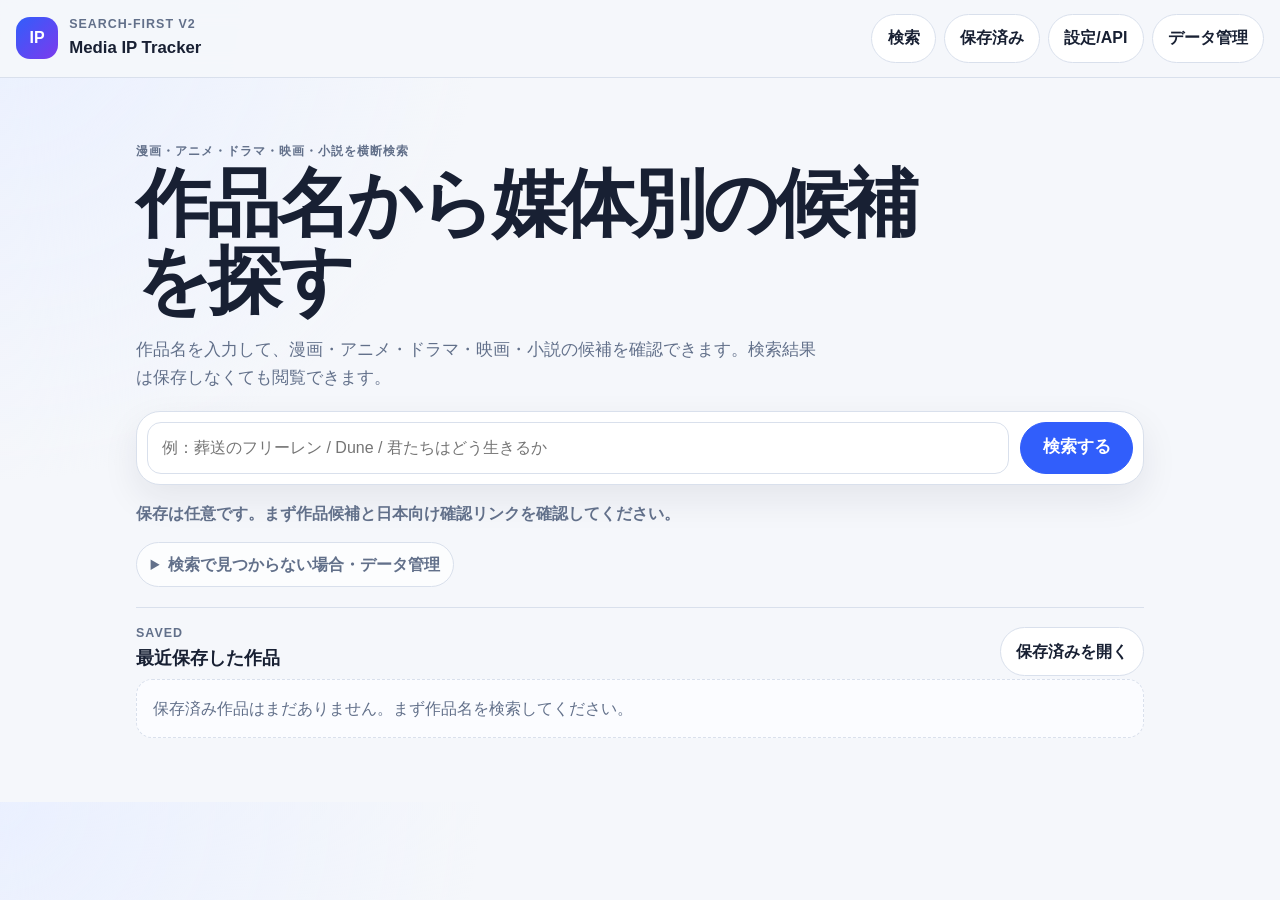
==== docs/index.html @ 28a14cd4 "Improve search result layout" ====
<!doctype html>
<html lang="ja">
<head>
  <meta charset="utf-8">
  <meta name="viewport" content="width=device-width, initial-scale=1">
  <title>Media IP Tracker v2</title>
  <link rel="stylesheet" href="styles.css">
</head>
<body>
  <header class="app-header">
    <a class="brand" href="#home" data-route="home" aria-label="検索トップへ">
      <span class="brand-mark">IP</span>
      <span><span class="eyebrow">Search-first v2</span><strong>Media IP Tracker</strong></span>
    </a>
    <nav class="top-actions" aria-label="画面切り替え">
      <button data-route="home">検索</button>
      <button data-route="saved">保存済み</button>
      <button data-route="settings">設定/API</button>
      <button data-route="data">データ管理</button>
    </nav>
  </header>

  <main>
    <section id="homeView" class="view active hero" aria-labelledby="homeTitle">
      <p class="eyebrow">漫画・アニメ・ドラマ・映画・小説を横断検索</p>
      <h1 id="homeTitle">作品名から媒体別の候補を探す</h1>
      <p class="lead">作品名を入力して、漫画・アニメ・ドラマ・映画・小説の候補を確認できます。検索結果は保存しなくても閲覧できます。</p>
      <form id="searchForm" class="search-box" aria-describedby="homeSearchHint">
        <label class="sr-only" for="queryInput">作品名</label>
        <input id="queryInput" type="search" required placeholder="例：葬送のフリーレン / Dune / 君たちはどう生きるか" autocomplete="off">
        <button class="primary search-submit" type="submit">検索する</button>
      </form>
      <p id="homeSearchHint" class="search-hint">保存は任意です。まず作品候補と日本向け確認リンクを確認してください。</p>
      <details class="secondary-tools">
        <summary>検索で見つからない場合・データ管理</summary>
        <div class="notice-grid compact">
          <div class="panel"><h2>無料で使える検索元</h2><p>AniList、Google Books、Wikidataはキーなしで利用できます。</p></div>
          <div class="panel"><h2>TMDbは任意</h2><p>映画・ドラマ検索を強化する場合のみ、設定画面でRead Access Tokenを保存します。</p></div>
          <div class="panel"><h2>補助操作</h2><p><button id="homeManualAddBtn" type="button">手動で補助保存</button> <button data-route="data" type="button">データ管理</button></p></div>
        </div>
      </details>
      <section class="saved-preview" aria-labelledby="homeSavedTitle">
        <div class="section-head compact-head"><div><p class="eyebrow">Saved</p><h2 id="homeSavedTitle">最近保存した作品</h2></div><button data-route="saved" type="button">保存済みを開く</button></div>
        <div id="homeSavedPreview" class="mini-list"></div>
      </section>
    </section>

    <section id="resultsView" class="view" aria-live="polite">
      <div class="result-hero">
        <p class="eyebrow">検索結果</p>
        <h1 id="resultTitle">作品名</h1>
        <div class="result-title-row"><p id="resultSummary" class="lead"></p><button id="resultFavoriteBtn" class="favorite-btn" type="button">☆ 作品をお気に入り</button></div>
      </div>
      <nav id="toc" class="toc" aria-label="検索結果の目次"></nav>
      <div id="searchStatus" class="message" role="status"></div>
      <div id="resultsContent" class="stack"></div>
    </section>

    <section id="savedView" class="view" aria-labelledby="savedTitle">
      <div class="section-head"><div><p class="eyebrow">Library</p><h1 id="savedTitle">保存済み作品IP</h1></div><button id="manualAddBtn">検索で見つからない場合はこちら</button></div>
      <label class="filter-line"><input id="favoriteOnlyFilter" type="checkbox"> お気に入りのみ表示</label>
      <div id="savedList" class="card-grid"></div>
    </section>

    <section id="detailView" class="view" aria-labelledby="detailTitle">
      <button class="backBtn" data-route="saved">← 保存済みに戻る</button>
      <div id="detailContent"></div>
    </section>

    <section id="settingsView" class="view" aria-labelledby="settingsTitle">
      <p class="eyebrow">Settings</p>
      <h1 id="settingsTitle">設定 / APIキー管理</h1>
      <div class="panel stack">
        <p>TMDb Read Access Tokenはコードに直書きせず、このブラウザのlocalStorageに保存します。未設定でもAniList / Google Books / Wikidata検索は利用できます。</p>
        <label>TMDb Read Access Token<input id="tmdbTokenInput" type="password" placeholder="eyJhbGciOiJIUzI1NiJ9..." autocomplete="off"></label>
        <div class="button-row"><button id="saveTokenBtn" class="primary">保存</button><button id="clearTokenBtn">削除</button></div>
        <p id="settingsMessage" class="message" role="status"></p>
      </div>
    </section>

    <section id="dataView" class="view" aria-labelledby="dataTitle">
      <p class="eyebrow">Data</p>
      <h1 id="dataTitle">データ管理</h1>
      <div class="panel stack">
        <p>作品データはこのブラウザ内に保存されます。JSONでバックアップ/復元できます。</p>
        <div class="button-row"><button id="exportBtn" class="primary">JSONエクスポート</button><button id="clearSavedBtn" class="danger">保存済みを全削除</button></div>
        <label>JSONインポート<textarea id="importText" rows="8" placeholder="エクスポートしたJSONを貼り付け"></textarea></label>
        <button id="importBtn">インポート</button>
        <p id="dataMessage" class="message" role="status"></p>
      </div>
    </section>
  </main>

  <dialog id="manualDialog">
    <form method="dialog" id="manualForm" class="editor-form">
      <h2>検索で見つからない作品を手動保存</h2>
      <label>作品名<input name="title" required></label>
      <label>媒体<select name="media"><option>漫画</option><option>アニメ</option><option>ドラマ</option><option>映画</option><option>小説</option></select></label>
      <label>メモ<textarea name="memo" rows="4"></textarea></label>
      <div class="button-row"><button value="cancel">キャンセル</button><button class="primary" value="save">保存</button></div>
    </form>
  </dialog>

  <script src="app.js"></script>
</body>
</html>
---- docs/styles.css ----
:root{--bg:#f5f7fb;--card:#fff;--text:#182033;--muted:#62708a;--line:#d9e0ec;--primary:#315efb;--primary-dark:#2449c7;--accent:#00a884;--danger:#d92d20;--chip:#eef3ff;--shadow:0 14px 36px rgba(20,31,56,.08)}*{box-sizing:border-box}html{scroll-behavior:smooth}body{margin:0;background:radial-gradient(circle at top left,#eaf0ff,transparent 30rem),var(--bg);color:var(--text);font-family:-apple-system,BlinkMacSystemFont,"Segoe UI",sans-serif;line-height:1.6;overflow-x:hidden}a{color:var(--primary)}.app-header{position:sticky;top:0;z-index:5;display:flex;align-items:center;justify-content:space-between;gap:1rem;padding:.85rem 1rem;background:rgba(245,247,251,.94);border-bottom:1px solid var(--line);backdrop-filter:blur(12px)}.brand{display:flex;align-items:center;gap:.7rem;color:var(--text);text-decoration:none;min-width:0}.brand-mark{display:grid;place-items:center;width:42px;height:42px;border-radius:14px;background:linear-gradient(135deg,var(--primary),#7c3aed);color:#fff;font-weight:900}.brand strong{display:block;font-size:1.05rem}.eyebrow{display:block;margin:0;color:var(--muted);font-size:.78rem;font-weight:800;letter-spacing:.08em;text-transform:uppercase}.top-actions,.button-row{display:flex;gap:.5rem;flex-wrap:wrap}main{width:min(1120px,100%);margin:0 auto;padding:1rem}.view{display:none}.view.active{display:block}.hero,.result-hero{padding:clamp(1.2rem,4vw,3rem) 0}.hero h1,.result-hero h1{max-width:820px;margin:.2rem 0 .8rem;font-size:clamp(2rem,7vw,4.6rem);line-height:1.05;letter-spacing:-.05em}.lead{max-width:780px;color:var(--muted);font-size:1.08rem}.search-box{display:grid;grid-template-columns:1fr auto;gap:.7rem;margin:1.2rem 0 1.5rem;padding:.6rem;background:var(--card);border:1px solid var(--line);border-radius:24px;box-shadow:var(--shadow)}input,select,textarea{width:100%;min-width:0;border:1px solid var(--line);border-radius:14px;padding:.78rem .9rem;background:#fff;color:var(--text);font:inherit}label{display:grid;gap:.35rem;font-weight:800}button,.link-button{border:1px solid var(--line);border-radius:999px;background:#fff;color:var(--text);padding:.68rem .95rem;font:inherit;font-weight:800;text-decoration:none;cursor:pointer;display:inline-flex;align-items:center;justify-content:center;gap:.3rem;min-height:42px}button:hover,.link-button:hover{border-color:var(--primary);color:var(--primary)}.primary{background:var(--primary);border-color:var(--primary);color:#fff}.primary:hover{background:var(--primary-dark);color:#fff}.danger{border-color:#f4b5b0;color:var(--danger)}.panel,.card,.mini-card{background:var(--card);border:1px solid var(--line);border-radius:22px;padding:1rem;box-shadow:var(--shadow);min-width:0}.notice-grid,.card-grid{display:grid;grid-template-columns:repeat(auto-fit,minmax(250px,1fr));gap:1rem}.card-grid.small{grid-template-columns:repeat(auto-fit,minmax(210px,1fr))}.stack{display:grid;gap:1rem}.section-head{display:flex;align-items:center;justify-content:space-between;gap:1rem}.toc{position:sticky;top:74px;z-index:4;display:flex;gap:.45rem;overflow-x:auto;padding:.6rem;margin:0 0 1rem;background:rgba(255,255,255,.95);border:1px solid var(--line);border-radius:999px;box-shadow:var(--shadow)}.toc a{white-space:nowrap;text-decoration:none;border:1px solid var(--line);border-radius:999px;padding:.45rem .7rem;background:#fff;color:var(--text);font-weight:800}.toc a:hover{color:var(--primary);border-color:var(--primary)}h1,h2,h3{line-height:1.22;margin:.15rem 0 .6rem}p{overflow-wrap:anywhere}.card-title{display:flex;align-items:flex-start;justify-content:space-between;gap:.5rem}.muted{color:var(--muted)}.chips{display:flex;gap:.4rem;flex-wrap:wrap;margin:.6rem 0}.chip,.count{display:inline-flex;border-radius:999px;background:var(--chip);padding:.22rem .58rem;font-size:.8rem;font-weight:800;color:#34415c}.search-links{display:grid;grid-template-columns:repeat(auto-fit,minmax(165px,1fr));gap:.5rem;margin-top:.7rem}.search-links.single{width:100%;margin-top:1rem}.mini-list{display:grid;gap:.55rem}.mini-item{display:flex;justify-content:space-between;gap:.8rem;border-left:4px solid var(--primary);border-radius:12px;background:#f8faff;padding:.7rem;overflow-wrap:anywhere}.empty{width:100%;padding:1rem;color:var(--muted);border:1px dashed var(--line);border-radius:16px;background:#fbfcff}.message{min-height:1.5rem;color:var(--accent);font-weight:800}.editor-form{display:grid;gap:.85rem}.backBtn{margin-bottom:1rem}.sr-only{position:absolute;width:1px;height:1px;padding:0;margin:-1px;overflow:hidden;clip:rect(0,0,0,0);white-space:nowrap;border:0}dialog{width:min(560px,calc(100% - 1rem));border:0;border-radius:24px;padding:1rem;box-shadow:0 20px 70px rgba(0,0,0,.25)}dialog::backdrop{background:rgba(13,20,36,.45)}
@media(max-width:700px){.app-header{align-items:flex-start;flex-direction:column}.top-actions{display:grid;grid-template-columns:1fr 1fr;width:100%}.search-box{grid-template-columns:1fr;border-radius:20px}.section-head{align-items:flex-start;flex-direction:column}.toc{top:126px;border-radius:18px}.notice-grid,.card-grid,.card-grid.small{grid-template-columns:1fr}main{padding:.75rem}.hero h1,.result-hero h1{font-size:clamp(2rem,12vw,3rem)}}
@media(max-width:390px){.app-header{padding:.7rem}.brand-mark{width:36px;height:36px}.top-actions{grid-template-columns:1fr}.top-actions button,button,.link-button{width:100%;white-space:normal}.button-row{display:grid;grid-template-columns:1fr;width:100%}main{padding:.6rem}.panel,.card,.mini-card{padding:.85rem;border-radius:18px}.toc{top:176px}.toc a{font-size:.88rem}.search-links{grid-template-columns:1fr}.mini-item{display:grid}.hero,.result-hero{padding:1rem 0}.lead{font-size:1rem}}
.result-title-row{display:flex;align-items:center;justify-content:space-between;gap:1rem;flex-wrap:wrap}.favorite-btn{border-color:#f7c948;color:#8a5a00;background:#fffaf0}.favorite-btn.active{background:#f7c948;color:#352400;border-color:#f7c948}.filter-line{display:flex;align-items:center;gap:.5rem;width:fit-content;margin:0 0 1rem}.filter-line input{width:auto}.status-control{margin:.75rem 0;font-weight:800}.status-control select{margin-top:.25rem}.media-list{display:grid;gap:1rem}.media-card{border:1px solid var(--line);border-radius:18px;padding:1rem;background:#fff;min-width:0}
@media(max-width:390px){.result-title-row{display:grid;grid-template-columns:1fr}.favorite-btn,.status-control select{width:100%}.filter-line{width:100%;align-items:flex-start}.media-card{padding:.85rem}}
.search-submit{font-size:1.05rem;padding-inline:1.35rem}.search-hint{margin:-.5rem 0 1rem;color:var(--muted);font-weight:800}.secondary-tools{margin:1rem 0;color:var(--muted)}.secondary-tools summary{cursor:pointer;width:fit-content;border:1px solid var(--line);border-radius:999px;background:rgba(255,255,255,.72);padding:.55rem .85rem;font-weight:800}.secondary-tools[open] summary{margin-bottom:.8rem}.notice-grid.compact{grid-template-columns:repeat(auto-fit,minmax(220px,1fr))}.saved-preview{margin-top:1.25rem;padding-top:1rem;border-top:1px solid var(--line)}.compact-head h2{font-size:1.15rem}.save-button{background:#fff;border-color:var(--line);color:var(--primary)}.save-button:hover{background:#eef3ff}.save-note{font-size:.92rem}.card details{margin-top:.75rem}.card summary{cursor:pointer;font-weight:800;color:var(--muted)}
@media(max-width:390px){.search-submit{font-size:1rem}.secondary-tools summary{width:100%;text-align:center}.saved-preview{margin-top:1rem}.compact-head{gap:.5rem}.search-hint{font-size:.94rem}}
.judgement-summary{border-color:#b8c7ff;background:linear-gradient(180deg,#fff,#f8faff)}.summary-grid{display:grid;grid-template-columns:repeat(auto-fit,minmax(180px,1fr));gap:.75rem;margin:1rem 0}.summary-grid>div{padding:.8rem;border:1px solid var(--line);border-radius:16px;background:#fff}.summary-grid strong{display:block;color:var(--muted);font-size:.82rem}.summary-grid p{margin:.25rem 0 0;font-weight:800}.media-expansion{display:grid;grid-template-columns:repeat(5,1fr);gap:.55rem;margin:1rem 0}.media-pill{display:grid;gap:.15rem;padding:.75rem;border:1px dashed var(--line);border-radius:16px;background:#fbfcff}.media-pill.found{border-style:solid;border-color:#a7f3d0;background:#ecfdf5}.media-pill span{color:var(--muted);font-size:.88rem}.best-candidate,.zero-guidance{margin-top:1rem;padding:1rem;border-radius:18px;background:#eef3ff;border:1px solid #cdd8ff}.zero-guidance .subtle{margin-top:1rem}.candidate-meta{display:grid;grid-template-columns:repeat(3,1fr);gap:.5rem;margin:.7rem 0}.candidate-meta div{padding:.6rem;border-radius:14px;background:#f8faff}.candidate-meta dt{color:var(--muted);font-size:.8rem;font-weight:800}.candidate-meta dd{margin:0;font-weight:800}.duplicate-note{display:inline-flex;width:fit-content;margin:.2rem 0 .5rem;padding:.25rem .6rem;border-radius:999px;background:#fff7ed;color:#9a3412;font-weight:800;font-size:.85rem}.save-area{margin-top:.8rem;padding-top:.8rem;border-top:1px dashed var(--line)}
@media(max-width:700px){.media-expansion{grid-template-columns:repeat(2,1fr)}.candidate-meta{grid-template-columns:1fr}.summary-grid{grid-template-columns:1fr}}
@media(max-width:390px){.media-expansion{grid-template-columns:1fr}.best-candidate,.zero-guidance{padding:.85rem}.summary-grid>div{padding:.7rem}}
.source-links{display:flex;flex-wrap:wrap;gap:.45rem;margin-top:.6rem}.source-link{display:inline-flex;border:1px solid var(--line);border-radius:999px;padding:.38rem .65rem;color:var(--muted);background:#fff;text-decoration:none;font-size:.88rem;font-weight:800}.source-link:hover{color:var(--primary);border-color:var(--primary)}
@media(max-width:390px){.source-links{display:grid;grid-template-columns:1fr}.source-link{justify-content:center;white-space:normal}}
/* Search result layout refinements */
main{width:min(1040px,100%)}.lead{max-width:680px}.summary-card{display:grid;gap:1rem}.summary-chips{display:flex;flex-wrap:wrap;gap:.35rem;align-items:center}.subtle-chip,.muted-chips .chip{background:#f4f6fa;color:var(--muted);border:1px solid var(--line)}.best-candidate{display:grid;gap:.65rem;background:#f7f9ff;border-color:#cdd8ff}.best-candidate h3{font-size:1.45rem}.candidate-description{margin:.45rem 0;color:#253047}.confirm-links{display:grid;grid-template-columns:repeat(auto-fit,minmax(150px,1fr));gap:.5rem;margin-top:.7rem}.confirm-links.secondary{grid-template-columns:repeat(auto-fit,minmax(145px,1fr));margin-top:.55rem}.more-links,.source-details{margin-top:.75rem}.more-links summary,.source-details summary{cursor:pointer;width:fit-content;border:1px solid var(--line);border-radius:999px;background:#fff;padding:.5rem .8rem;color:var(--muted);font-weight:800}.more-links[open] summary,.source-details[open] summary{margin-bottom:.55rem}.source-details .source-link{background:#fbfcff}.media-pill{min-height:72px}.media-pill:not(.found){opacity:.78}.zero-guidance{background:#fff;border-style:dashed}.zero-guidance h3{color:var(--text)}.save-area{display:flex;align-items:center;gap:.75rem;flex-wrap:wrap}.save-area .save-note,.save-area .status-control{margin:.2rem 0}.card .confirm-links + .more-links{margin-bottom:.35rem}
@media(min-width:900px){.card-grid{grid-template-columns:repeat(2,minmax(0,1fr))}.summary-grid{grid-template-columns:repeat(3,minmax(0,1fr))}}
@media(max-width:700px){.confirm-links,.confirm-links.secondary{grid-template-columns:1fr}.save-area{display:grid;grid-template-columns:1fr}.more-links summary,.source-details summary{width:100%;text-align:center}.summary-card{gap:.85rem}}
@media(max-width:390px){.confirm-links .link-button{min-height:46px;padding:.7rem .75rem}.best-candidate h3{font-size:1.22rem}.summary-chips{display:grid;grid-template-columns:1fr}.media-pill{min-height:auto}.candidate-description{font-size:.95rem}}
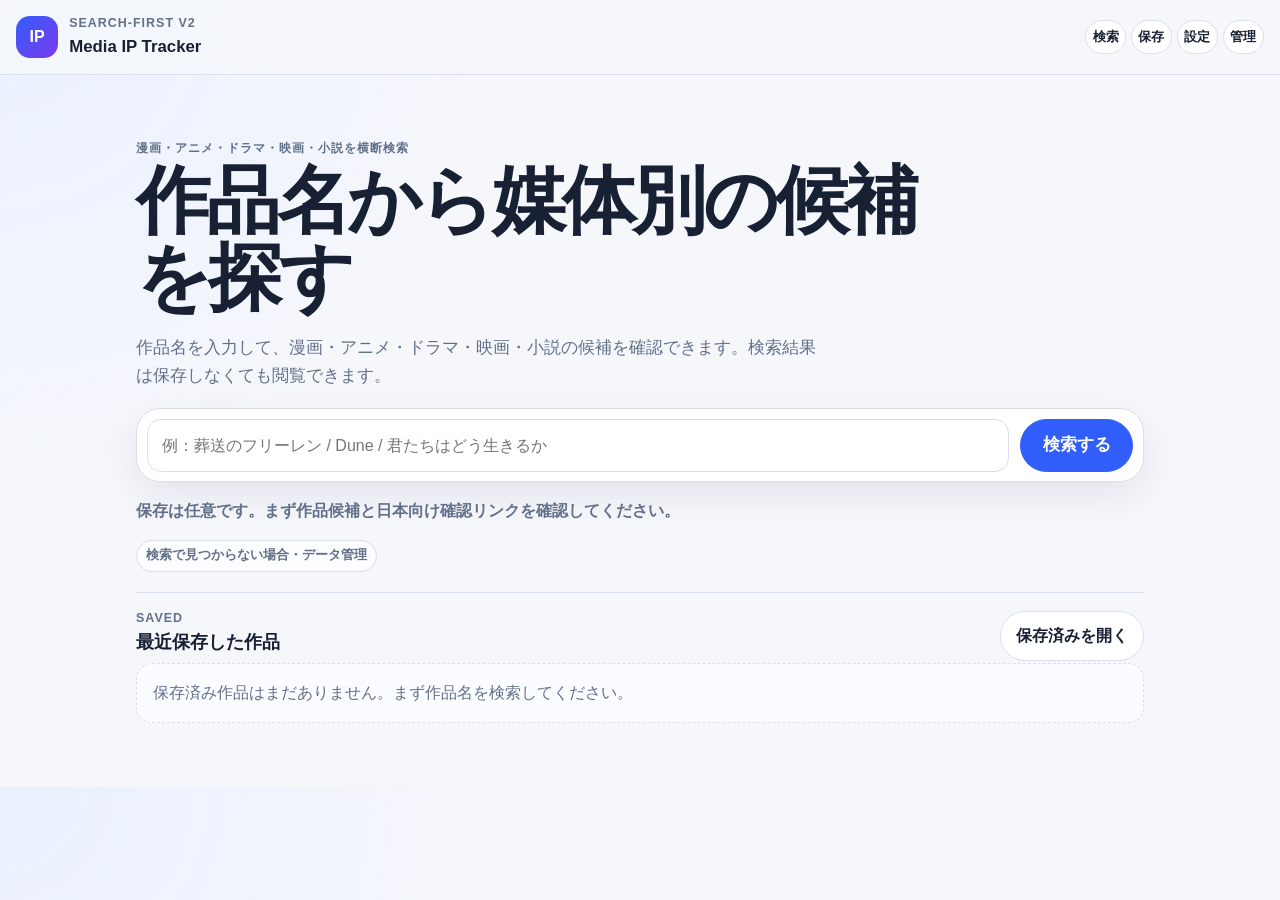
==== commit ee2620dc: "Tighten action button labels" ====
--- a/docs/index.html
+++ b/docs/index.html
@@ -13,10 +13,10 @@
       <span><span class="eyebrow">Search-first v2</span><strong>Media IP Tracker</strong></span>
     </a>
     <nav class="top-actions" aria-label="画面切り替え">
-      <button data-route="home">検索</button>
-      <button data-route="saved">保存済み</button>
-      <button data-route="settings">設定/API</button>
-      <button data-route="data">データ管理</button>
+      <button data-route="home" title="検索" aria-label="検索">検索</button>
+      <button data-route="saved" title="保存済み" aria-label="保存済み">保存</button>
+      <button data-route="settings" title="設定/API" aria-label="設定/API">設定</button>
+      <button data-route="data" title="データ管理" aria-label="データ管理">管理</button>
     </nav>
   </header>
 
--- a/docs/styles.css
+++ b/docs/styles.css
@@ -15,3 +15,105 @@
 @media(min-width:900px){.card-grid{grid-template-columns:repeat(2,minmax(0,1fr))}.summary-grid{grid-template-columns:repeat(3,minmax(0,1fr))}}
 @media(max-width:700px){.confirm-links,.confirm-links.secondary{grid-template-columns:1fr}.save-area{display:grid;grid-template-columns:1fr}.more-links summary,.source-details summary{width:100%;text-align:center}.summary-card{gap:.85rem}}
 @media(max-width:390px){.confirm-links .link-button{min-height:46px;padding:.7rem .75rem}.best-candidate h3{font-size:1.22rem}.summary-chips{display:grid;grid-template-columns:1fr}.media-pill{min-height:auto}.candidate-description{font-size:.95rem}}
+.more-candidates{margin-top:1rem}.more-candidates summary{cursor:pointer;width:fit-content;border:1px solid var(--line);border-radius:999px;background:#fff;padding:.55rem .85rem;color:var(--muted);font-weight:800}.more-candidates[open] summary{margin-bottom:.75rem}.source-summary{margin:.65rem 0 0;padding-left:1.2rem;color:var(--muted);font-weight:800}.mini-card p{overflow-wrap:anywhere}
+@media(max-width:700px){.more-candidates summary{width:100%;text-align:center}}
+
+/* Mobile usability pass for v2 search-first screens */
+img,input,button,select,textarea{max-width:100%}button,.link-button,summary{touch-action:manipulation}h1,h2,h3,p,span,a,button,summary,dd,dt,li{overflow-wrap:anywhere}.brand>span:last-child{min-width:0}.brand strong,.brand .eyebrow{overflow-wrap:normal}.top-actions button{min-width:7.2rem}.card-title h1,.card-title h2,.card-title h3{min-width:0}.chip,.count,.source-link{max-width:100%;white-space:normal;text-align:center}.search-box input{min-height:48px;font-size:1rem}.search-submit{min-height:48px}.confirm-links .link-button,.search-links .link-button{min-height:46px;line-height:1.25}.card summary,.more-links summary,.source-details summary,.more-candidates summary,.secondary-tools summary{min-height:44px;display:inline-flex;align-items:center;justify-content:center;line-height:1.25}.source-summary{padding-right:.25rem}.genre-links button{min-height:42px;white-space:normal}.candidate-description{overflow-wrap:anywhere}.candidate-meta dd{overflow-wrap:anywhere}.media-card p{overflow-wrap:anywhere}.status-control select{min-height:44px}.filter-line{min-height:44px}.filter-line input{min-width:20px;min-height:20px}.panel .button-row,.card .button-row,.media-card .button-row{align-items:stretch}.zero-guidance .save-button{margin-top:.8rem}.secondary-tools .panel p{display:flex;gap:.5rem;flex-wrap:wrap}.secondary-tools .panel button{min-height:42px}
+
+@media(max-width:700px){
+  .app-header{gap:.75rem;padding:.75rem;width:100%}
+  .brand{width:100%;align-items:flex-start}
+  .top-actions{grid-template-columns:repeat(2,minmax(0,1fr));gap:.45rem}
+  .top-actions button{width:100%;min-width:0;min-height:44px;padding:.62rem .55rem;line-height:1.2}
+  main{max-width:100%;overflow-x:hidden}
+  .search-box{padding:.55rem;gap:.55rem}
+  .summary-grid{gap:.6rem}
+  .summary-grid>div{min-width:0}
+  .media-expansion{grid-template-columns:repeat(2,minmax(0,1fr));gap:.5rem}
+  .media-pill{min-width:0;min-height:68px;padding:.68rem}
+  .best-candidate{padding:.9rem;gap:.55rem}
+  .card{padding:.9rem}
+  .card-title{display:grid;grid-template-columns:1fr;gap:.45rem}
+  .card-title .chip,.card-title button{justify-self:start}
+  .candidate-meta{gap:.45rem}
+  .confirm-links,.confirm-links.secondary,.search-links{grid-template-columns:repeat(2,minmax(0,1fr));gap:.5rem}
+  .source-links{gap:.5rem}
+  .save-area .save-button{width:100%;min-height:46px}
+  .more-candidates .card-grid{gap:.75rem}
+  .mini-item{align-items:stretch}
+  .mini-item button{min-width:5rem}
+  dialog{max-height:calc(100dvh - 1rem);overflow:auto}
+}
+
+@media(max-width:430px){
+  body{font-size:15.5px}
+  main{padding:.65rem}
+  .hero,.result-hero{padding:1rem 0 .8rem}
+  .hero h1,.result-hero h1{letter-spacing:-.035em}
+  .lead{font-size:1rem;line-height:1.55}
+  .toc{top:132px;border-radius:18px;display:grid;grid-template-columns:repeat(2,minmax(0,1fr));overflow:visible;gap:.4rem}
+  .toc a{white-space:normal;text-align:center;min-height:40px;display:flex;align-items:center;justify-content:center;line-height:1.2;padding:.45rem .5rem}
+  .panel,.card,.mini-card{border-radius:18px;padding:.85rem}
+  .section-head{gap:.55rem}
+  .summary-card{gap:.75rem}
+  .summary-grid{margin:.75rem 0}
+  .summary-grid p{line-height:1.45}
+  .summary-chips,.chips{gap:.35rem}
+  .media-expansion{grid-template-columns:1fr;margin:.75rem 0}
+  .media-pill{display:flex;align-items:center;justify-content:space-between;gap:.6rem}
+  .best-candidate h3{font-size:1.2rem;line-height:1.25}
+  .candidate-meta div{padding:.58rem}
+  .confirm-links,.confirm-links.secondary,.search-links{grid-template-columns:1fr}
+  .confirm-links .link-button,.search-links .link-button,.source-link{justify-content:center;width:100%;text-align:center}
+  .source-links{display:grid;grid-template-columns:1fr}
+  .more-links summary,.source-details summary,.more-candidates summary,.secondary-tools summary{width:100%;text-align:center}
+  .zero-guidance h4{margin-bottom:.35rem}
+  .button-row{display:grid;grid-template-columns:1fr;width:100%}
+  .button-row button,.button-row .link-button{width:100%}
+  .filter-line{width:100%;align-items:center;background:#fff;border:1px solid var(--line);border-radius:14px;padding:.65rem .75rem}
+}
+
+@media(max-width:390px){
+  .app-header{padding:.65rem}
+  .brand-mark{flex:0 0 36px}
+  .top-actions{grid-template-columns:repeat(2,minmax(0,1fr))}
+  .top-actions button,button,.link-button{white-space:normal}
+  .search-box{border-radius:18px}
+  .search-box input,.search-submit{min-height:50px}
+  .summary-chips{display:flex}
+  .chip,.count{font-size:.78rem;padding:.24rem .52rem}
+  .mini-item{display:grid;grid-template-columns:1fr;gap:.55rem}
+  .mini-item button{width:100%}
+  .source-summary{padding-left:1rem}
+}
+
+@media(max-width:360px){
+  main{padding:.55rem}
+  .app-header{padding:.55rem}
+  .brand{gap:.55rem}
+  .brand strong{font-size:.98rem}
+  .eyebrow{font-size:.72rem}
+  .top-actions{gap:.35rem}
+  .top-actions button{font-size:.94rem;padding:.58rem .4rem}
+  .panel,.card,.mini-card,.media-card{padding:.78rem;border-radius:16px}
+  .hero h1,.result-hero h1{font-size:2rem}
+}
+
+/* Compact action button layout */
+.top-actions{display:grid;grid-template-columns:repeat(4,minmax(0,1fr));gap:.4rem}.top-actions button{min-width:0;min-height:38px;padding:.5rem .7rem;font-size:.94rem;line-height:1.15}.toc{display:flex;flex-wrap:wrap;overflow:visible;border-radius:18px;padding:.45rem;gap:.35rem}.toc a{white-space:normal;min-height:34px;padding:.34rem .58rem;font-size:.86rem;line-height:1.15}.confirm-links,.confirm-links.secondary,.search-links{display:grid;grid-template-columns:repeat(auto-fit,minmax(8.6rem,1fr));gap:.4rem}.confirm-links .link-button,.search-links .link-button{min-height:38px;padding:.5rem .62rem;font-size:.9rem;line-height:1.15}.button-row{display:grid;grid-template-columns:repeat(auto-fit,minmax(8rem,1fr));gap:.45rem}.button-row button,.button-row .link-button{width:100%;min-height:38px;padding:.5rem .65rem;font-size:.92rem;line-height:1.15}.save-area{display:flex;align-items:center;gap:.45rem;flex-wrap:wrap;margin-top:.65rem;padding-top:.65rem}.save-area .save-button{width:auto;min-height:38px;padding:.5rem .75rem;font-size:.92rem;line-height:1.15}.save-area .save-note,.save-area .status-control{flex:1 1 11rem;min-width:0}.save-area .status-control select,.status-control select{min-height:38px;padding:.5rem .65rem}.more-links summary,.source-details summary,.more-candidates summary,.secondary-tools summary{width:fit-content;min-height:36px;padding:.42rem .68rem;font-size:.9rem;line-height:1.15}.chip,.count{padding:.18rem .48rem;font-size:.76rem;line-height:1.25}.chips,.summary-chips{gap:.3rem;margin:.45rem 0}.media-pill{min-height:auto;padding:.52rem .6rem;border-radius:14px}.media-pill span{font-size:.8rem}.source-links{display:flex;flex-wrap:wrap;gap:.35rem}.source-link{padding:.32rem .55rem;font-size:.82rem}.zero-guidance .save-button{min-height:38px;padding:.5rem .75rem}.genre-links button{min-height:36px;padding:.45rem .65rem;font-size:.9rem}.media-card .button-row{grid-template-columns:repeat(2,minmax(0,1fr))}.media-card .status-control{margin:.5rem 0}.media-card .status-control select{width:100%}
+
+@media(max-width:700px){.app-header{gap:.55rem}.top-actions{grid-template-columns:repeat(2,minmax(0,1fr));width:100%;gap:.35rem}.top-actions button{min-height:36px;padding:.45rem .5rem;font-size:.88rem}.toc{top:116px;display:flex;flex-wrap:wrap;gap:.32rem;border-radius:16px;padding:.4rem}.toc a{flex:1 1 calc(33.333% - .32rem);min-width:6.2rem;min-height:32px;padding:.32rem .44rem;font-size:.8rem}.confirm-links{grid-template-columns:repeat(3,minmax(0,1fr));gap:.35rem}.confirm-links.secondary,.search-links{grid-template-columns:repeat(2,minmax(0,1fr));gap:.35rem}.confirm-links .link-button,.search-links .link-button{width:100%;min-height:36px;padding:.45rem .42rem;font-size:.82rem}.button-row{grid-template-columns:repeat(2,minmax(0,1fr));width:100%;gap:.35rem}.save-area{display:flex;gap:.4rem}.save-area .save-button{width:auto;flex:0 1 auto;min-height:36px}.more-links summary,.source-details summary,.more-candidates summary,.secondary-tools summary{width:fit-content;min-height:34px;padding:.38rem .6rem;font-size:.84rem}.summary-grid{grid-template-columns:repeat(2,minmax(0,1fr))}.media-expansion{grid-template-columns:repeat(2,minmax(0,1fr))}.media-pill{padding:.46rem .52rem}.source-links{display:flex}.source-link{width:auto;justify-content:center}.card-title{display:flex;align-items:flex-start}.card-title .chip,.card-title button{justify-self:auto}.media-card .button-row{grid-template-columns:repeat(2,minmax(0,1fr))}}
+
+@media(max-width:430px){.toc{top:118px;display:flex;overflow:visible}.toc a{flex:1 1 calc(33.333% - .32rem);min-width:5.8rem;min-height:31px;font-size:.78rem}.confirm-links{grid-template-columns:repeat(3,minmax(0,1fr))}.confirm-links.secondary,.search-links{grid-template-columns:repeat(2,minmax(0,1fr))}.confirm-links .link-button,.search-links .link-button,.source-link{width:auto;min-height:34px;padding:.42rem .34rem;font-size:.78rem}.more-links summary,.source-details summary,.more-candidates summary,.secondary-tools summary{width:fit-content;text-align:left}.button-row{grid-template-columns:repeat(2,minmax(0,1fr))}.button-row button,.button-row .link-button{width:100%;min-height:36px;padding:.44rem .45rem;font-size:.84rem}.save-area{display:flex}.save-area .save-button{width:auto;min-height:36px;padding:.44rem .58rem;font-size:.84rem}.summary-grid{grid-template-columns:1fr}.summary-chips{display:flex}.media-expansion{grid-template-columns:repeat(2,minmax(0,1fr));margin:.65rem 0}.media-pill{display:grid;gap:.1rem}.chip,.count{font-size:.72rem;padding:.16rem .42rem}.chips,.summary-chips{gap:.25rem}.source-links{display:flex}.zero-guidance .save-button{width:auto}.genre-links{display:grid;grid-template-columns:repeat(2,minmax(0,1fr))}.genre-links button{width:100%;min-height:34px}.search-links .link-button{justify-content:center;text-align:center}}
+
+@media(max-width:360px){.toc a{flex-basis:calc(50% - .32rem);min-width:0}.confirm-links .link-button{font-size:.72rem;padding:.38rem .22rem}.button-row button,.button-row .link-button{font-size:.8rem;padding:.42rem .32rem}.top-actions button{font-size:.82rem}.media-card .button-row{grid-template-columns:1fr}}
+
+/* Tight single-row action labels */
+.top-actions{grid-template-columns:repeat(4,minmax(0,1fr));gap:.28rem}.top-actions button,.toc a,.confirm-links .link-button,.search-links .link-button,.button-row button,.button-row .link-button,.save-area .save-button,.source-link{white-space:nowrap;overflow:hidden;text-overflow:ellipsis}.top-actions button{min-height:34px;padding:.38rem .42rem;font-size:.82rem}.links-count-1{grid-template-columns:repeat(1,minmax(0,1fr))}.links-count-2{grid-template-columns:repeat(2,minmax(0,1fr))}.links-count-3{grid-template-columns:repeat(3,minmax(0,1fr))}.links-count-4{grid-template-columns:repeat(4,minmax(0,1fr))}.links-count-5{grid-template-columns:repeat(5,minmax(0,1fr))}.links-count-6{grid-template-columns:repeat(6,minmax(0,1fr))}.links-count-7,.links-count-8,.links-count-9{grid-template-columns:repeat(6,minmax(0,1fr))}.toc{display:flex;flex-wrap:wrap;gap:.28rem;padding:.35rem}.toc a{flex:0 1 auto;min-height:30px;padding:.28rem .46rem;font-size:.78rem}.confirm-links,.confirm-links.secondary,.search-links{gap:.28rem}.confirm-links .link-button,.search-links .link-button{min-width:0;min-height:34px;padding:.38rem .28rem;font-size:.76rem}.confirm-links.links-count-3{grid-template-columns:repeat(3,minmax(0,1fr))}.button-row{grid-template-columns:repeat(auto-fit,minmax(4.6rem,1fr));gap:.3rem}.button-row button,.button-row .link-button{min-height:34px;padding:.38rem .42rem;font-size:.82rem}.save-area .save-button{min-height:34px;padding:.38rem .55rem}.more-links summary,.source-details summary,.more-candidates summary,.secondary-tools summary{min-height:32px;padding:.32rem .55rem;font-size:.8rem;white-space:nowrap}.source-links{display:grid;grid-template-columns:repeat(auto-fit,minmax(4.6rem,auto));justify-content:start}.source-link{min-height:30px;padding:.28rem .5rem}
+
+@media(max-width:700px){.top-actions{grid-template-columns:repeat(4,minmax(0,1fr));gap:.24rem}.top-actions button{min-height:32px;padding:.34rem .26rem;font-size:.76rem}.toc a{min-width:0;min-height:30px;font-size:.76rem}.confirm-links,.confirm-links.secondary,.search-links{gap:.24rem}.confirm-links.links-count-3{grid-template-columns:repeat(3,minmax(0,1fr))}.confirm-links .link-button,.search-links .link-button{min-height:32px;padding:.34rem .2rem;font-size:.72rem}.button-row{grid-template-columns:repeat(auto-fit,minmax(4.4rem,1fr));gap:.24rem}.media-card .button-row{grid-template-columns:repeat(2,minmax(0,1fr))}.more-links summary,.source-details summary,.more-candidates summary,.secondary-tools summary{min-height:32px;padding:.3rem .5rem}.source-links{display:grid;grid-template-columns:repeat(auto-fit,minmax(4.2rem,auto))}}
+
+@media(max-width:430px){.top-actions{grid-template-columns:repeat(4,minmax(0,1fr))}.top-actions button{font-size:.72rem;padding:.32rem .18rem}.toc{top:112px}.toc a{flex:1 1 auto;font-size:.72rem;padding:.26rem .34rem}.confirm-links.links-count-3{grid-template-columns:repeat(3,minmax(0,1fr))}.confirm-links.links-count-4{grid-template-columns:repeat(4,minmax(0,1fr))}.confirm-links.links-count-5{grid-template-columns:repeat(5,minmax(0,1fr))}.confirm-links.links-count-6{grid-template-columns:repeat(6,minmax(0,1fr))}.confirm-links .link-button,.search-links .link-button{min-height:32px;font-size:.68rem;padding:.32rem .14rem}.confirm-links.secondary.links-count-7,.confirm-links.secondary.links-count-8,.confirm-links.secondary.links-count-9,.search-links.links-count-7,.search-links.links-count-8,.search-links.links-count-9{grid-template-columns:repeat(4,minmax(0,1fr))}.button-row{grid-template-columns:repeat(auto-fit,minmax(4rem,1fr))}.button-row button,.button-row .link-button{min-height:32px;font-size:.76rem;padding:.34rem .28rem}.media-card .button-row{grid-template-columns:repeat(2,minmax(0,1fr))}.more-links summary,.source-details summary,.more-candidates summary,.secondary-tools summary{width:fit-content;min-height:30px;font-size:.76rem;padding:.28rem .46rem}}
+
+@media(max-width:360px){.top-actions{grid-template-columns:repeat(4,minmax(0,1fr))}.top-actions button{font-size:.68rem;padding:.3rem .12rem}.confirm-links.links-count-3{grid-template-columns:repeat(3,minmax(0,1fr))}.confirm-links .link-button,.search-links .link-button{font-size:.64rem;min-height:32px}.button-row{grid-template-columns:repeat(auto-fit,minmax(3.8rem,1fr))}.media-card .button-row{grid-template-columns:repeat(2,minmax(0,1fr))}}
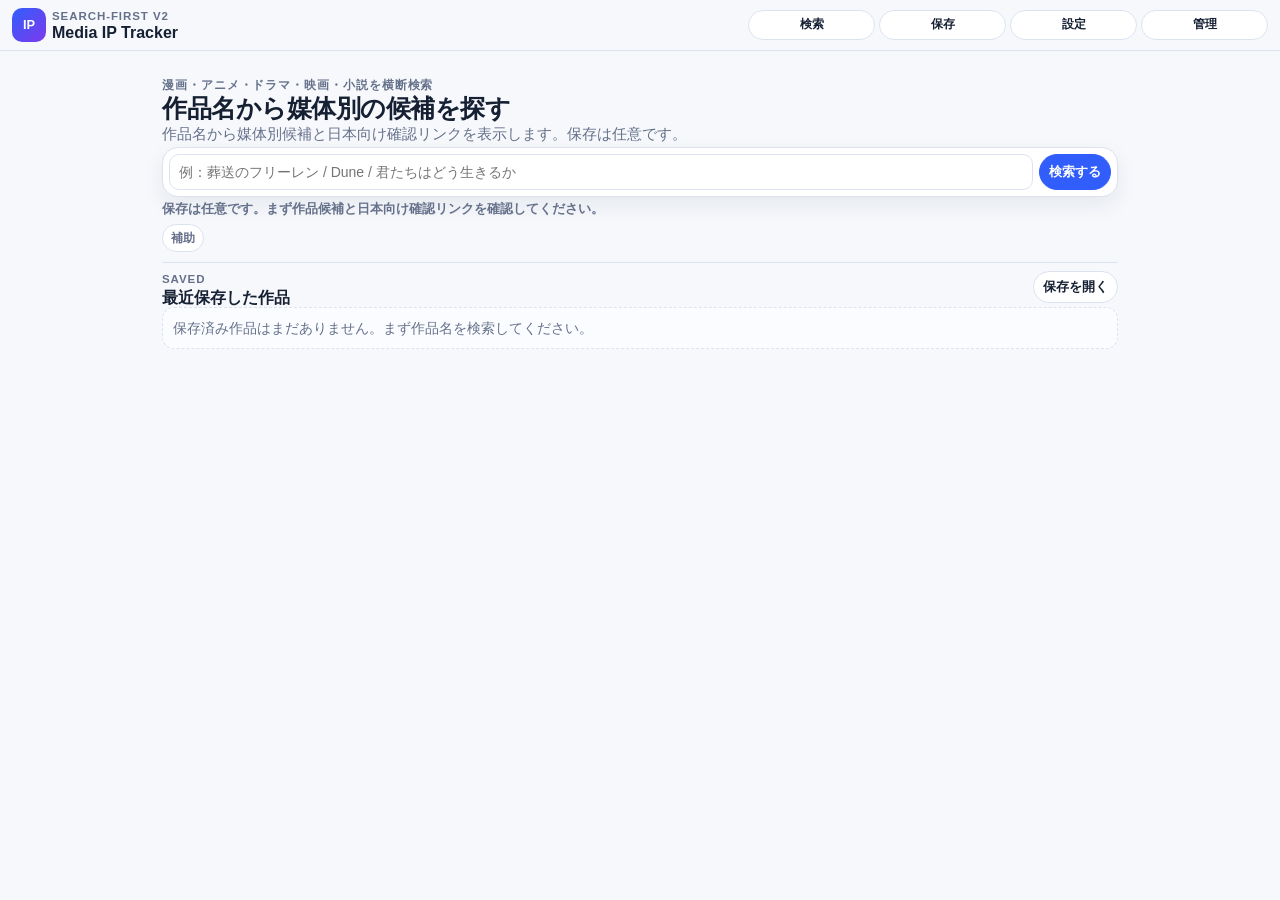
==== commit 0a2c4b1e: "Reset compact UI" ====
--- a/docs/index.html
+++ b/docs/index.html
@@ -24,7 +24,7 @@
     <section id="homeView" class="view active hero" aria-labelledby="homeTitle">
       <p class="eyebrow">漫画・アニメ・ドラマ・映画・小説を横断検索</p>
       <h1 id="homeTitle">作品名から媒体別の候補を探す</h1>
-      <p class="lead">作品名を入力して、漫画・アニメ・ドラマ・映画・小説の候補を確認できます。検索結果は保存しなくても閲覧できます。</p>
+      <p class="lead">作品名から媒体別候補と日本向け確認リンクを表示します。保存は任意です。</p>
       <form id="searchForm" class="search-box" aria-describedby="homeSearchHint">
         <label class="sr-only" for="queryInput">作品名</label>
         <input id="queryInput" type="search" required placeholder="例：葬送のフリーレン / Dune / 君たちはどう生きるか" autocomplete="off">
@@ -32,15 +32,15 @@
       </form>
       <p id="homeSearchHint" class="search-hint">保存は任意です。まず作品候補と日本向け確認リンクを確認してください。</p>
       <details class="secondary-tools">
-        <summary>検索で見つからない場合・データ管理</summary>
+        <summary title="検索で見つからない場合・データ管理" aria-label="検索で見つからない場合・データ管理">補助</summary>
         <div class="notice-grid compact">
           <div class="panel"><h2>無料で使える検索元</h2><p>AniList、Google Books、Wikidataはキーなしで利用できます。</p></div>
           <div class="panel"><h2>TMDbは任意</h2><p>映画・ドラマ検索を強化する場合のみ、設定画面でRead Access Tokenを保存します。</p></div>
-          <div class="panel"><h2>補助操作</h2><p><button id="homeManualAddBtn" type="button">手動で補助保存</button> <button data-route="data" type="button">データ管理</button></p></div>
+          <div class="panel"><h2>補助操作</h2><p><button id="homeManualAddBtn" type="button" title="手動で補助保存" aria-label="手動で補助保存">補助保存</button> <button data-route="data" type="button" title="データ管理" aria-label="データ管理">管理</button></p></div>
         </div>
       </details>
       <section class="saved-preview" aria-labelledby="homeSavedTitle">
-        <div class="section-head compact-head"><div><p class="eyebrow">Saved</p><h2 id="homeSavedTitle">最近保存した作品</h2></div><button data-route="saved" type="button">保存済みを開く</button></div>
+        <div class="section-head compact-head"><div><p class="eyebrow">Saved</p><h2 id="homeSavedTitle">最近保存した作品</h2></div><button data-route="saved" type="button" title="保存済みを開く" aria-label="保存済みを開く">保存を開く</button></div>
         <div id="homeSavedPreview" class="mini-list"></div>
       </section>
     </section>
@@ -49,7 +49,7 @@
       <div class="result-hero">
         <p class="eyebrow">検索結果</p>
         <h1 id="resultTitle">作品名</h1>
-        <div class="result-title-row"><p id="resultSummary" class="lead"></p><button id="resultFavoriteBtn" class="favorite-btn" type="button">☆ 作品をお気に入り</button></div>
+        <div class="result-title-row"><p id="resultSummary" class="lead"></p><button id="resultFavoriteBtn" class="favorite-btn" type="button">☆ お気に入り</button></div>
       </div>
       <nav id="toc" class="toc" aria-label="検索結果の目次"></nav>
       <div id="searchStatus" class="message" role="status"></div>
@@ -57,7 +57,7 @@
     </section>
 
     <section id="savedView" class="view" aria-labelledby="savedTitle">
-      <div class="section-head"><div><p class="eyebrow">Library</p><h1 id="savedTitle">保存済み作品IP</h1></div><button id="manualAddBtn">検索で見つからない場合はこちら</button></div>
+      <div class="section-head"><div><p class="eyebrow">Library</p><h1 id="savedTitle">保存済み作品IP</h1></div><button id="manualAddBtn" title="検索で見つからない場合はこちら" aria-label="検索で見つからない場合はこちら">補助保存</button></div>
       <label class="filter-line"><input id="favoriteOnlyFilter" type="checkbox"> お気に入りのみ表示</label>
       <div id="savedList" class="card-grid"></div>
     </section>
@@ -83,7 +83,7 @@
       <h1 id="dataTitle">データ管理</h1>
       <div class="panel stack">
         <p>作品データはこのブラウザ内に保存されます。JSONでバックアップ/復元できます。</p>
-        <div class="button-row"><button id="exportBtn" class="primary">JSONエクスポート</button><button id="clearSavedBtn" class="danger">保存済みを全削除</button></div>
+        <div class="button-row"><button id="exportBtn" class="primary" title="JSONエクスポート" aria-label="JSONエクスポート">エクスポート</button><button id="clearSavedBtn" class="danger" title="保存済みを全削除" aria-label="保存済みを全削除">全削除</button></div>
         <label>JSONインポート<textarea id="importText" rows="8" placeholder="エクスポートしたJSONを貼り付け"></textarea></label>
         <button id="importBtn">インポート</button>
         <p id="dataMessage" class="message" role="status"></p>
--- a/docs/styles.css
+++ b/docs/styles.css
@@ -1,119 +1,35 @@
-:root{--bg:#f5f7fb;--card:#fff;--text:#182033;--muted:#62708a;--line:#d9e0ec;--primary:#315efb;--primary-dark:#2449c7;--accent:#00a884;--danger:#d92d20;--chip:#eef3ff;--shadow:0 14px 36px rgba(20,31,56,.08)}*{box-sizing:border-box}html{scroll-behavior:smooth}body{margin:0;background:radial-gradient(circle at top left,#eaf0ff,transparent 30rem),var(--bg);color:var(--text);font-family:-apple-system,BlinkMacSystemFont,"Segoe UI",sans-serif;line-height:1.6;overflow-x:hidden}a{color:var(--primary)}.app-header{position:sticky;top:0;z-index:5;display:flex;align-items:center;justify-content:space-between;gap:1rem;padding:.85rem 1rem;background:rgba(245,247,251,.94);border-bottom:1px solid var(--line);backdrop-filter:blur(12px)}.brand{display:flex;align-items:center;gap:.7rem;color:var(--text);text-decoration:none;min-width:0}.brand-mark{display:grid;place-items:center;width:42px;height:42px;border-radius:14px;background:linear-gradient(135deg,var(--primary),#7c3aed);color:#fff;font-weight:900}.brand strong{display:block;font-size:1.05rem}.eyebrow{display:block;margin:0;color:var(--muted);font-size:.78rem;font-weight:800;letter-spacing:.08em;text-transform:uppercase}.top-actions,.button-row{display:flex;gap:.5rem;flex-wrap:wrap}main{width:min(1120px,100%);margin:0 auto;padding:1rem}.view{display:none}.view.active{display:block}.hero,.result-hero{padding:clamp(1.2rem,4vw,3rem) 0}.hero h1,.result-hero h1{max-width:820px;margin:.2rem 0 .8rem;font-size:clamp(2rem,7vw,4.6rem);line-height:1.05;letter-spacing:-.05em}.lead{max-width:780px;color:var(--muted);font-size:1.08rem}.search-box{display:grid;grid-template-columns:1fr auto;gap:.7rem;margin:1.2rem 0 1.5rem;padding:.6rem;background:var(--card);border:1px solid var(--line);border-radius:24px;box-shadow:var(--shadow)}input,select,textarea{width:100%;min-width:0;border:1px solid var(--line);border-radius:14px;padding:.78rem .9rem;background:#fff;color:var(--text);font:inherit}label{display:grid;gap:.35rem;font-weight:800}button,.link-button{border:1px solid var(--line);border-radius:999px;background:#fff;color:var(--text);padding:.68rem .95rem;font:inherit;font-weight:800;text-decoration:none;cursor:pointer;display:inline-flex;align-items:center;justify-content:center;gap:.3rem;min-height:42px}button:hover,.link-button:hover{border-color:var(--primary);color:var(--primary)}.primary{background:var(--primary);border-color:var(--primary);color:#fff}.primary:hover{background:var(--primary-dark);color:#fff}.danger{border-color:#f4b5b0;color:var(--danger)}.panel,.card,.mini-card{background:var(--card);border:1px solid var(--line);border-radius:22px;padding:1rem;box-shadow:var(--shadow);min-width:0}.notice-grid,.card-grid{display:grid;grid-template-columns:repeat(auto-fit,minmax(250px,1fr));gap:1rem}.card-grid.small{grid-template-columns:repeat(auto-fit,minmax(210px,1fr))}.stack{display:grid;gap:1rem}.section-head{display:flex;align-items:center;justify-content:space-between;gap:1rem}.toc{position:sticky;top:74px;z-index:4;display:flex;gap:.45rem;overflow-x:auto;padding:.6rem;margin:0 0 1rem;background:rgba(255,255,255,.95);border:1px solid var(--line);border-radius:999px;box-shadow:var(--shadow)}.toc a{white-space:nowrap;text-decoration:none;border:1px solid var(--line);border-radius:999px;padding:.45rem .7rem;background:#fff;color:var(--text);font-weight:800}.toc a:hover{color:var(--primary);border-color:var(--primary)}h1,h2,h3{line-height:1.22;margin:.15rem 0 .6rem}p{overflow-wrap:anywhere}.card-title{display:flex;align-items:flex-start;justify-content:space-between;gap:.5rem}.muted{color:var(--muted)}.chips{display:flex;gap:.4rem;flex-wrap:wrap;margin:.6rem 0}.chip,.count{display:inline-flex;border-radius:999px;background:var(--chip);padding:.22rem .58rem;font-size:.8rem;font-weight:800;color:#34415c}.search-links{display:grid;grid-template-columns:repeat(auto-fit,minmax(165px,1fr));gap:.5rem;margin-top:.7rem}.search-links.single{width:100%;margin-top:1rem}.mini-list{display:grid;gap:.55rem}.mini-item{display:flex;justify-content:space-between;gap:.8rem;border-left:4px solid var(--primary);border-radius:12px;background:#f8faff;padding:.7rem;overflow-wrap:anywhere}.empty{width:100%;padding:1rem;color:var(--muted);border:1px dashed var(--line);border-radius:16px;background:#fbfcff}.message{min-height:1.5rem;color:var(--accent);font-weight:800}.editor-form{display:grid;gap:.85rem}.backBtn{margin-bottom:1rem}.sr-only{position:absolute;width:1px;height:1px;padding:0;margin:-1px;overflow:hidden;clip:rect(0,0,0,0);white-space:nowrap;border:0}dialog{width:min(560px,calc(100% - 1rem));border:0;border-radius:24px;padding:1rem;box-shadow:0 20px 70px rgba(0,0,0,.25)}dialog::backdrop{background:rgba(13,20,36,.45)}
-@media(max-width:700px){.app-header{align-items:flex-start;flex-direction:column}.top-actions{display:grid;grid-template-columns:1fr 1fr;width:100%}.search-box{grid-template-columns:1fr;border-radius:20px}.section-head{align-items:flex-start;flex-direction:column}.toc{top:126px;border-radius:18px}.notice-grid,.card-grid,.card-grid.small{grid-template-columns:1fr}main{padding:.75rem}.hero h1,.result-hero h1{font-size:clamp(2rem,12vw,3rem)}}
-@media(max-width:390px){.app-header{padding:.7rem}.brand-mark{width:36px;height:36px}.top-actions{grid-template-columns:1fr}.top-actions button,button,.link-button{width:100%;white-space:normal}.button-row{display:grid;grid-template-columns:1fr;width:100%}main{padding:.6rem}.panel,.card,.mini-card{padding:.85rem;border-radius:18px}.toc{top:176px}.toc a{font-size:.88rem}.search-links{grid-template-columns:1fr}.mini-item{display:grid}.hero,.result-hero{padding:1rem 0}.lead{font-size:1rem}}
-.result-title-row{display:flex;align-items:center;justify-content:space-between;gap:1rem;flex-wrap:wrap}.favorite-btn{border-color:#f7c948;color:#8a5a00;background:#fffaf0}.favorite-btn.active{background:#f7c948;color:#352400;border-color:#f7c948}.filter-line{display:flex;align-items:center;gap:.5rem;width:fit-content;margin:0 0 1rem}.filter-line input{width:auto}.status-control{margin:.75rem 0;font-weight:800}.status-control select{margin-top:.25rem}.media-list{display:grid;gap:1rem}.media-card{border:1px solid var(--line);border-radius:18px;padding:1rem;background:#fff;min-width:0}
-@media(max-width:390px){.result-title-row{display:grid;grid-template-columns:1fr}.favorite-btn,.status-control select{width:100%}.filter-line{width:100%;align-items:flex-start}.media-card{padding:.85rem}}
-.search-submit{font-size:1.05rem;padding-inline:1.35rem}.search-hint{margin:-.5rem 0 1rem;color:var(--muted);font-weight:800}.secondary-tools{margin:1rem 0;color:var(--muted)}.secondary-tools summary{cursor:pointer;width:fit-content;border:1px solid var(--line);border-radius:999px;background:rgba(255,255,255,.72);padding:.55rem .85rem;font-weight:800}.secondary-tools[open] summary{margin-bottom:.8rem}.notice-grid.compact{grid-template-columns:repeat(auto-fit,minmax(220px,1fr))}.saved-preview{margin-top:1.25rem;padding-top:1rem;border-top:1px solid var(--line)}.compact-head h2{font-size:1.15rem}.save-button{background:#fff;border-color:var(--line);color:var(--primary)}.save-button:hover{background:#eef3ff}.save-note{font-size:.92rem}.card details{margin-top:.75rem}.card summary{cursor:pointer;font-weight:800;color:var(--muted)}
-@media(max-width:390px){.search-submit{font-size:1rem}.secondary-tools summary{width:100%;text-align:center}.saved-preview{margin-top:1rem}.compact-head{gap:.5rem}.search-hint{font-size:.94rem}}
-.judgement-summary{border-color:#b8c7ff;background:linear-gradient(180deg,#fff,#f8faff)}.summary-grid{display:grid;grid-template-columns:repeat(auto-fit,minmax(180px,1fr));gap:.75rem;margin:1rem 0}.summary-grid>div{padding:.8rem;border:1px solid var(--line);border-radius:16px;background:#fff}.summary-grid strong{display:block;color:var(--muted);font-size:.82rem}.summary-grid p{margin:.25rem 0 0;font-weight:800}.media-expansion{display:grid;grid-template-columns:repeat(5,1fr);gap:.55rem;margin:1rem 0}.media-pill{display:grid;gap:.15rem;padding:.75rem;border:1px dashed var(--line);border-radius:16px;background:#fbfcff}.media-pill.found{border-style:solid;border-color:#a7f3d0;background:#ecfdf5}.media-pill span{color:var(--muted);font-size:.88rem}.best-candidate,.zero-guidance{margin-top:1rem;padding:1rem;border-radius:18px;background:#eef3ff;border:1px solid #cdd8ff}.zero-guidance .subtle{margin-top:1rem}.candidate-meta{display:grid;grid-template-columns:repeat(3,1fr);gap:.5rem;margin:.7rem 0}.candidate-meta div{padding:.6rem;border-radius:14px;background:#f8faff}.candidate-meta dt{color:var(--muted);font-size:.8rem;font-weight:800}.candidate-meta dd{margin:0;font-weight:800}.duplicate-note{display:inline-flex;width:fit-content;margin:.2rem 0 .5rem;padding:.25rem .6rem;border-radius:999px;background:#fff7ed;color:#9a3412;font-weight:800;font-size:.85rem}.save-area{margin-top:.8rem;padding-top:.8rem;border-top:1px dashed var(--line)}
-@media(max-width:700px){.media-expansion{grid-template-columns:repeat(2,1fr)}.candidate-meta{grid-template-columns:1fr}.summary-grid{grid-template-columns:1fr}}
-@media(max-width:390px){.media-expansion{grid-template-columns:1fr}.best-candidate,.zero-guidance{padding:.85rem}.summary-grid>div{padding:.7rem}}
-.source-links{display:flex;flex-wrap:wrap;gap:.45rem;margin-top:.6rem}.source-link{display:inline-flex;border:1px solid var(--line);border-radius:999px;padding:.38rem .65rem;color:var(--muted);background:#fff;text-decoration:none;font-size:.88rem;font-weight:800}.source-link:hover{color:var(--primary);border-color:var(--primary)}
-@media(max-width:390px){.source-links{display:grid;grid-template-columns:1fr}.source-link{justify-content:center;white-space:normal}}
-/* Search result layout refinements */
-main{width:min(1040px,100%)}.lead{max-width:680px}.summary-card{display:grid;gap:1rem}.summary-chips{display:flex;flex-wrap:wrap;gap:.35rem;align-items:center}.subtle-chip,.muted-chips .chip{background:#f4f6fa;color:var(--muted);border:1px solid var(--line)}.best-candidate{display:grid;gap:.65rem;background:#f7f9ff;border-color:#cdd8ff}.best-candidate h3{font-size:1.45rem}.candidate-description{margin:.45rem 0;color:#253047}.confirm-links{display:grid;grid-template-columns:repeat(auto-fit,minmax(150px,1fr));gap:.5rem;margin-top:.7rem}.confirm-links.secondary{grid-template-columns:repeat(auto-fit,minmax(145px,1fr));margin-top:.55rem}.more-links,.source-details{margin-top:.75rem}.more-links summary,.source-details summary{cursor:pointer;width:fit-content;border:1px solid var(--line);border-radius:999px;background:#fff;padding:.5rem .8rem;color:var(--muted);font-weight:800}.more-links[open] summary,.source-details[open] summary{margin-bottom:.55rem}.source-details .source-link{background:#fbfcff}.media-pill{min-height:72px}.media-pill:not(.found){opacity:.78}.zero-guidance{background:#fff;border-style:dashed}.zero-guidance h3{color:var(--text)}.save-area{display:flex;align-items:center;gap:.75rem;flex-wrap:wrap}.save-area .save-note,.save-area .status-control{margin:.2rem 0}.card .confirm-links + .more-links{margin-bottom:.35rem}
-@media(min-width:900px){.card-grid{grid-template-columns:repeat(2,minmax(0,1fr))}.summary-grid{grid-template-columns:repeat(3,minmax(0,1fr))}}
-@media(max-width:700px){.confirm-links,.confirm-links.secondary{grid-template-columns:1fr}.save-area{display:grid;grid-template-columns:1fr}.more-links summary,.source-details summary{width:100%;text-align:center}.summary-card{gap:.85rem}}
-@media(max-width:390px){.confirm-links .link-button{min-height:46px;padding:.7rem .75rem}.best-candidate h3{font-size:1.22rem}.summary-chips{display:grid;grid-template-columns:1fr}.media-pill{min-height:auto}.candidate-description{font-size:.95rem}}
-.more-candidates{margin-top:1rem}.more-candidates summary{cursor:pointer;width:fit-content;border:1px solid var(--line);border-radius:999px;background:#fff;padding:.55rem .85rem;color:var(--muted);font-weight:800}.more-candidates[open] summary{margin-bottom:.75rem}.source-summary{margin:.65rem 0 0;padding-left:1.2rem;color:var(--muted);font-weight:800}.mini-card p{overflow-wrap:anywhere}
-@media(max-width:700px){.more-candidates summary{width:100%;text-align:center}}
+:root{
+  --bg:#f6f8fc;--card:#fff;--text:#162033;--muted:#65718a;--line:#dce3ef;
+  --primary:#315efb;--primary-dark:#2549c7;--accent:#008a6b;--danger:#d92d20;
+  --chip:#edf3ff;--soft:#f8faff;--shadow:0 8px 22px rgba(20,31,56,.07);
+  --radius:14px;--radius-sm:10px;--gap:8px;--tap:32px;
+}
+*{box-sizing:border-box}html{scroll-behavior:smooth}body{margin:0;background:var(--bg);color:var(--text);font-family:-apple-system,BlinkMacSystemFont,"Segoe UI",sans-serif;font-size:13.5px;line-height:1.45;overflow-x:hidden}a{color:var(--primary)}img,input,button,select,textarea{max-width:100%}h1,h2,h3,p,span,a,button,summary,dd,dt,li{overflow-wrap:anywhere}h1,h2,h3,p,dl{margin:0}h1{font-size:1.35rem;line-height:1.18;letter-spacing:-.02em}h2{font-size:1.08rem;line-height:1.2}h3{font-size:.98rem;line-height:1.25}.muted,.lead{color:var(--muted)}.lead{font-size:.9rem}.eyebrow{display:block;color:var(--muted);font-size:.72rem;font-weight:800;letter-spacing:.08em;text-transform:uppercase}.sr-only{position:absolute;width:1px;height:1px;padding:0;margin:-1px;overflow:hidden;clip:rect(0,0,0,0);white-space:nowrap;border:0}
 
-/* Mobile usability pass for v2 search-first screens */
-img,input,button,select,textarea{max-width:100%}button,.link-button,summary{touch-action:manipulation}h1,h2,h3,p,span,a,button,summary,dd,dt,li{overflow-wrap:anywhere}.brand>span:last-child{min-width:0}.brand strong,.brand .eyebrow{overflow-wrap:normal}.top-actions button{min-width:7.2rem}.card-title h1,.card-title h2,.card-title h3{min-width:0}.chip,.count,.source-link{max-width:100%;white-space:normal;text-align:center}.search-box input{min-height:48px;font-size:1rem}.search-submit{min-height:48px}.confirm-links .link-button,.search-links .link-button{min-height:46px;line-height:1.25}.card summary,.more-links summary,.source-details summary,.more-candidates summary,.secondary-tools summary{min-height:44px;display:inline-flex;align-items:center;justify-content:center;line-height:1.25}.source-summary{padding-right:.25rem}.genre-links button{min-height:42px;white-space:normal}.candidate-description{overflow-wrap:anywhere}.candidate-meta dd{overflow-wrap:anywhere}.media-card p{overflow-wrap:anywhere}.status-control select{min-height:44px}.filter-line{min-height:44px}.filter-line input{min-width:20px;min-height:20px}.panel .button-row,.card .button-row,.media-card .button-row{align-items:stretch}.zero-guidance .save-button{margin-top:.8rem}.secondary-tools .panel p{display:flex;gap:.5rem;flex-wrap:wrap}.secondary-tools .panel button{min-height:42px}
+.app-header{position:sticky;top:0;z-index:10;display:grid;grid-template-columns:auto 1fr;align-items:center;gap:8px;padding:7px 8px;background:rgba(246,248,252,.96);border-bottom:1px solid var(--line);backdrop-filter:blur(10px)}.brand{display:flex;align-items:center;gap:6px;min-width:0;color:var(--text);text-decoration:none}.brand-mark{display:grid;place-items:center;flex:0 0 30px;width:30px;height:30px;border-radius:10px;background:linear-gradient(135deg,var(--primary),#7c3aed);color:#fff;font-size:.8rem;font-weight:900}.brand strong{display:block;font-size:.9rem;line-height:1.05;white-space:nowrap}.top-actions{display:grid;grid-template-columns:repeat(4,minmax(0,1fr));gap:4px;min-width:0}.top-actions button{min-width:0;width:100%;min-height:30px;padding:4px 5px;font-size:.78rem;line-height:1.1}
 
-@media(max-width:700px){
-  .app-header{gap:.75rem;padding:.75rem;width:100%}
-  .brand{width:100%;align-items:flex-start}
-  .top-actions{grid-template-columns:repeat(2,minmax(0,1fr));gap:.45rem}
-  .top-actions button{width:100%;min-width:0;min-height:44px;padding:.62rem .55rem;line-height:1.2}
-  main{max-width:100%;overflow-x:hidden}
-  .search-box{padding:.55rem;gap:.55rem}
-  .summary-grid{gap:.6rem}
-  .summary-grid>div{min-width:0}
-  .media-expansion{grid-template-columns:repeat(2,minmax(0,1fr));gap:.5rem}
-  .media-pill{min-width:0;min-height:68px;padding:.68rem}
-  .best-candidate{padding:.9rem;gap:.55rem}
-  .card{padding:.9rem}
-  .card-title{display:grid;grid-template-columns:1fr;gap:.45rem}
-  .card-title .chip,.card-title button{justify-self:start}
-  .candidate-meta{gap:.45rem}
-  .confirm-links,.confirm-links.secondary,.search-links{grid-template-columns:repeat(2,minmax(0,1fr));gap:.5rem}
-  .source-links{gap:.5rem}
-  .save-area .save-button{width:100%;min-height:46px}
-  .more-candidates .card-grid{gap:.75rem}
-  .mini-item{align-items:stretch}
-  .mini-item button{min-width:5rem}
-  dialog{max-height:calc(100dvh - 1rem);overflow:auto}
-}
+main{width:min(980px,100%);margin:0 auto;padding:8px}.view{display:none}.view.active{display:block}.hero,.result-hero{padding:10px 0}.hero,.result-hero,.stack,.editor-form,.media-list,.mini-list{display:grid;gap:var(--gap)}.hero h1,.result-hero h1{max-width:720px}.search-box{display:grid;grid-template-columns:minmax(0,1fr) auto;gap:6px;margin:2px 0;padding:6px;background:var(--card);border:1px solid var(--line);border-radius:16px;box-shadow:var(--shadow)}input,select,textarea{width:100%;min-width:0;border:1px solid var(--line);border-radius:10px;padding:7px 9px;background:#fff;color:var(--text);font:inherit;min-height:34px}textarea{min-height:96px;resize:vertical}label{display:grid;gap:4px;font-weight:800}.search-hint{margin:0;color:var(--muted);font-size:.82rem;font-weight:700}.message{min-height:1.2rem;color:var(--accent);font-size:.82rem;font-weight:800}
 
-@media(max-width:430px){
-  body{font-size:15.5px}
-  main{padding:.65rem}
-  .hero,.result-hero{padding:1rem 0 .8rem}
-  .hero h1,.result-hero h1{letter-spacing:-.035em}
-  .lead{font-size:1rem;line-height:1.55}
-  .toc{top:132px;border-radius:18px;display:grid;grid-template-columns:repeat(2,minmax(0,1fr));overflow:visible;gap:.4rem}
-  .toc a{white-space:normal;text-align:center;min-height:40px;display:flex;align-items:center;justify-content:center;line-height:1.2;padding:.45rem .5rem}
-  .panel,.card,.mini-card{border-radius:18px;padding:.85rem}
-  .section-head{gap:.55rem}
-  .summary-card{gap:.75rem}
-  .summary-grid{margin:.75rem 0}
-  .summary-grid p{line-height:1.45}
-  .summary-chips,.chips{gap:.35rem}
-  .media-expansion{grid-template-columns:1fr;margin:.75rem 0}
-  .media-pill{display:flex;align-items:center;justify-content:space-between;gap:.6rem}
-  .best-candidate h3{font-size:1.2rem;line-height:1.25}
-  .candidate-meta div{padding:.58rem}
-  .confirm-links,.confirm-links.secondary,.search-links{grid-template-columns:1fr}
-  .confirm-links .link-button,.search-links .link-button,.source-link{justify-content:center;width:100%;text-align:center}
-  .source-links{display:grid;grid-template-columns:1fr}
-  .more-links summary,.source-details summary,.more-candidates summary,.secondary-tools summary{width:100%;text-align:center}
-  .zero-guidance h4{margin-bottom:.35rem}
-  .button-row{display:grid;grid-template-columns:1fr;width:100%}
-  .button-row button,.button-row .link-button{width:100%}
-  .filter-line{width:100%;align-items:center;background:#fff;border:1px solid var(--line);border-radius:14px;padding:.65rem .75rem}
-}
+button,.link-button{border:1px solid var(--line);border-radius:999px;background:#fff;color:var(--text);padding:5px 9px;min-height:var(--tap);font:inherit;font-size:.82rem;font-weight:800;text-decoration:none;cursor:pointer;display:inline-flex;align-items:center;justify-content:center;gap:3px;line-height:1.1;touch-action:manipulation;white-space:nowrap;overflow:hidden;text-overflow:ellipsis}button:hover,.link-button:hover{border-color:var(--primary);color:var(--primary)}.primary{background:var(--primary);border-color:var(--primary);color:#fff}.primary:hover{background:var(--primary-dark);color:#fff}.danger{border-color:#f4b5b0;color:var(--danger)}.favorite-btn{border-color:#f7c948;color:#8a5a00;background:#fffaf0}.favorite-btn.active{background:#f7c948;color:#352400;border-color:#f7c948}.backBtn{margin-bottom:8px}
 
-@media(max-width:390px){
-  .app-header{padding:.65rem}
-  .brand-mark{flex:0 0 36px}
-  .top-actions{grid-template-columns:repeat(2,minmax(0,1fr))}
-  .top-actions button,button,.link-button{white-space:normal}
-  .search-box{border-radius:18px}
-  .search-box input,.search-submit{min-height:50px}
-  .summary-chips{display:flex}
-  .chip,.count{font-size:.78rem;padding:.24rem .52rem}
-  .mini-item{display:grid;grid-template-columns:1fr;gap:.55rem}
-  .mini-item button{width:100%}
-  .source-summary{padding-left:1rem}
-}
+.panel,.card,.mini-card{min-width:0;background:var(--card);border:1px solid var(--line);border-radius:var(--radius);padding:10px;box-shadow:var(--shadow)}.card-grid,.notice-grid{display:grid;grid-template-columns:1fr;gap:8px}.notice-grid.compact{grid-template-columns:repeat(auto-fit,minmax(170px,1fr))}.section-head,.result-title-row,.card-title{display:flex;align-items:flex-start;justify-content:space-between;gap:8px;min-width:0}.section-head>*{min-width:0}.compact-head h2{font-size:1rem}.saved-preview{margin-top:10px;padding-top:8px;border-top:1px solid var(--line)}.empty{width:100%;padding:10px;color:var(--muted);border:1px dashed var(--line);border-radius:12px;background:#fbfcff}.mini-item{display:grid;grid-template-columns:minmax(0,1fr) auto;align-items:center;gap:8px;border-left:3px solid var(--primary);border-radius:10px;background:var(--soft);padding:8px}.mini-card p{font-size:.84rem;color:var(--muted)}
 
-@media(max-width:360px){
-  main{padding:.55rem}
-  .app-header{padding:.55rem}
-  .brand{gap:.55rem}
-  .brand strong{font-size:.98rem}
-  .eyebrow{font-size:.72rem}
-  .top-actions{gap:.35rem}
-  .top-actions button{font-size:.94rem;padding:.58rem .4rem}
-  .panel,.card,.mini-card,.media-card{padding:.78rem;border-radius:16px}
-  .hero h1,.result-hero h1{font-size:2rem}
-}
+.toc{position:sticky;top:45px;z-index:6;display:flex;flex-wrap:wrap;gap:4px;overflow:visible;margin:0 0 8px;padding:5px;background:rgba(255,255,255,.96);border:1px solid var(--line);border-radius:14px;box-shadow:var(--shadow)}.toc a{min-height:28px;padding:4px 7px;border:1px solid var(--line);border-radius:999px;background:#fff;color:var(--text);font-size:.76rem;font-weight:800;text-decoration:none;white-space:nowrap}.toc a:hover{color:var(--primary);border-color:var(--primary)}
 
-/* Compact action button layout */
-.top-actions{display:grid;grid-template-columns:repeat(4,minmax(0,1fr));gap:.4rem}.top-actions button{min-width:0;min-height:38px;padding:.5rem .7rem;font-size:.94rem;line-height:1.15}.toc{display:flex;flex-wrap:wrap;overflow:visible;border-radius:18px;padding:.45rem;gap:.35rem}.toc a{white-space:normal;min-height:34px;padding:.34rem .58rem;font-size:.86rem;line-height:1.15}.confirm-links,.confirm-links.secondary,.search-links{display:grid;grid-template-columns:repeat(auto-fit,minmax(8.6rem,1fr));gap:.4rem}.confirm-links .link-button,.search-links .link-button{min-height:38px;padding:.5rem .62rem;font-size:.9rem;line-height:1.15}.button-row{display:grid;grid-template-columns:repeat(auto-fit,minmax(8rem,1fr));gap:.45rem}.button-row button,.button-row .link-button{width:100%;min-height:38px;padding:.5rem .65rem;font-size:.92rem;line-height:1.15}.save-area{display:flex;align-items:center;gap:.45rem;flex-wrap:wrap;margin-top:.65rem;padding-top:.65rem}.save-area .save-button{width:auto;min-height:38px;padding:.5rem .75rem;font-size:.92rem;line-height:1.15}.save-area .save-note,.save-area .status-control{flex:1 1 11rem;min-width:0}.save-area .status-control select,.status-control select{min-height:38px;padding:.5rem .65rem}.more-links summary,.source-details summary,.more-candidates summary,.secondary-tools summary{width:fit-content;min-height:36px;padding:.42rem .68rem;font-size:.9rem;line-height:1.15}.chip,.count{padding:.18rem .48rem;font-size:.76rem;line-height:1.25}.chips,.summary-chips{gap:.3rem;margin:.45rem 0}.media-pill{min-height:auto;padding:.52rem .6rem;border-radius:14px}.media-pill span{font-size:.8rem}.source-links{display:flex;flex-wrap:wrap;gap:.35rem}.source-link{padding:.32rem .55rem;font-size:.82rem}.zero-guidance .save-button{min-height:38px;padding:.5rem .75rem}.genre-links button{min-height:36px;padding:.45rem .65rem;font-size:.9rem}.media-card .button-row{grid-template-columns:repeat(2,minmax(0,1fr))}.media-card .status-control{margin:.5rem 0}.media-card .status-control select{width:100%}
+.judgement-summary{border-color:#c9d5ff;background:#fff}.summary-card{gap:8px}.summary-grid{display:grid;grid-template-columns:1fr;gap:5px;margin:0}.summary-grid>div{display:grid;grid-template-columns:76px minmax(0,1fr);align-items:start;gap:6px;padding:5px 7px;border:1px solid var(--line);border-radius:10px;background:var(--soft)}.summary-grid strong{color:var(--muted);font-size:.75rem}.summary-grid p{font-size:.82rem;font-weight:800;line-height:1.35}.summary-chips{display:flex;flex-wrap:wrap;align-items:center;gap:3px}.media-expansion{display:grid;grid-template-columns:repeat(2,minmax(0,1fr));gap:5px;margin:0}.media-pill{display:flex;align-items:center;justify-content:space-between;gap:5px;min-width:0;min-height:0;padding:5px 6px;border:1px dashed var(--line);border-radius:10px;background:#fbfcff}.media-pill.found{border-style:solid;border-color:#a7f3d0;background:#ecfdf5}.media-pill strong{font-size:.78rem}.media-pill span{color:var(--muted);font-size:.72rem;white-space:nowrap}.best-candidate,.zero-guidance{display:grid;gap:7px;margin-top:0;padding:9px;border:1px solid #d6deff;border-radius:12px;background:#f8faff}.best-candidate h3{font-size:1.05rem}.zero-guidance{border-style:dashed;background:#fff}.zero-guidance h4{margin:0;font-size:.85rem}.candidate-description{display:-webkit-box;-webkit-line-clamp:3;-webkit-box-orient:vertical;overflow:hidden;margin:0;color:#253047;font-size:.84rem}.candidate-meta{display:flex;flex-wrap:wrap;gap:4px;margin:0}.candidate-meta div{display:inline-flex;align-items:center;gap:3px;min-width:0;padding:3px 6px;border-radius:999px;background:var(--soft)}.candidate-meta dt{color:var(--muted);font-size:.7rem;font-weight:800}.candidate-meta dd{margin:0;font-size:.75rem;font-weight:800}.duplicate-note{display:inline-flex;width:fit-content;margin:0;padding:3px 7px;border-radius:999px;background:#fff7ed;color:#9a3412;font-size:.74rem;font-weight:800}
 
-@media(max-width:700px){.app-header{gap:.55rem}.top-actions{grid-template-columns:repeat(2,minmax(0,1fr));width:100%;gap:.35rem}.top-actions button{min-height:36px;padding:.45rem .5rem;font-size:.88rem}.toc{top:116px;display:flex;flex-wrap:wrap;gap:.32rem;border-radius:16px;padding:.4rem}.toc a{flex:1 1 calc(33.333% - .32rem);min-width:6.2rem;min-height:32px;padding:.32rem .44rem;font-size:.8rem}.confirm-links{grid-template-columns:repeat(3,minmax(0,1fr));gap:.35rem}.confirm-links.secondary,.search-links{grid-template-columns:repeat(2,minmax(0,1fr));gap:.35rem}.confirm-links .link-button,.search-links .link-button{width:100%;min-height:36px;padding:.45rem .42rem;font-size:.82rem}.button-row{grid-template-columns:repeat(2,minmax(0,1fr));width:100%;gap:.35rem}.save-area{display:flex;gap:.4rem}.save-area .save-button{width:auto;flex:0 1 auto;min-height:36px}.more-links summary,.source-details summary,.more-candidates summary,.secondary-tools summary{width:fit-content;min-height:34px;padding:.38rem .6rem;font-size:.84rem}.summary-grid{grid-template-columns:repeat(2,minmax(0,1fr))}.media-expansion{grid-template-columns:repeat(2,minmax(0,1fr))}.media-pill{padding:.46rem .52rem}.source-links{display:flex}.source-link{width:auto;justify-content:center}.card-title{display:flex;align-items:flex-start}.card-title .chip,.card-title button{justify-self:auto}.media-card .button-row{grid-template-columns:repeat(2,minmax(0,1fr))}}
+.chips{display:flex;flex-wrap:wrap;gap:3px;margin:4px 0}.chip,.count{display:inline-flex;align-items:center;justify-content:center;max-width:100%;min-height:20px;border-radius:999px;background:var(--chip);padding:2px 6px;color:#34415c;font-size:.72rem;font-weight:800;line-height:1.1;text-align:center}.subtle-chip,.muted-chips .chip{background:#f4f6fa;color:var(--muted);border:1px solid var(--line)}.genre-links{display:grid;grid-template-columns:repeat(auto-fit,minmax(68px,1fr));gap:4px}.genre-links button{min-height:28px;padding:4px 6px;font-size:.76rem}
 
-@media(max-width:430px){.toc{top:118px;display:flex;overflow:visible}.toc a{flex:1 1 calc(33.333% - .32rem);min-width:5.8rem;min-height:31px;font-size:.78rem}.confirm-links{grid-template-columns:repeat(3,minmax(0,1fr))}.confirm-links.secondary,.search-links{grid-template-columns:repeat(2,minmax(0,1fr))}.confirm-links .link-button,.search-links .link-button,.source-link{width:auto;min-height:34px;padding:.42rem .34rem;font-size:.78rem}.more-links summary,.source-details summary,.more-candidates summary,.secondary-tools summary{width:fit-content;text-align:left}.button-row{grid-template-columns:repeat(2,minmax(0,1fr))}.button-row button,.button-row .link-button{width:100%;min-height:36px;padding:.44rem .45rem;font-size:.84rem}.save-area{display:flex}.save-area .save-button{width:auto;min-height:36px;padding:.44rem .58rem;font-size:.84rem}.summary-grid{grid-template-columns:1fr}.summary-chips{display:flex}.media-expansion{grid-template-columns:repeat(2,minmax(0,1fr));margin:.65rem 0}.media-pill{display:grid;gap:.1rem}.chip,.count{font-size:.72rem;padding:.16rem .42rem}.chips,.summary-chips{gap:.25rem}.source-links{display:flex}.zero-guidance .save-button{width:auto}.genre-links{display:grid;grid-template-columns:repeat(2,minmax(0,1fr))}.genre-links button{width:100%;min-height:34px}.search-links .link-button{justify-content:center;text-align:center}}
+.confirm-links,.search-links{display:grid;gap:4px;margin-top:4px}.links-count-1{grid-template-columns:repeat(1,minmax(0,1fr))}.links-count-2{grid-template-columns:repeat(2,minmax(0,1fr))}.links-count-3{grid-template-columns:repeat(3,minmax(0,1fr))}.links-count-4{grid-template-columns:repeat(4,minmax(0,1fr))}.links-count-5{grid-template-columns:repeat(5,minmax(0,1fr))}.links-count-6{grid-template-columns:repeat(6,minmax(0,1fr))}.links-count-7,.links-count-8,.links-count-9{grid-template-columns:repeat(4,minmax(0,1fr))}.confirm-links .link-button,.search-links .link-button{min-width:0;min-height:30px;padding:4px 3px;font-size:.72rem}.source-links{display:flex;flex-wrap:wrap;gap:4px;margin-top:5px}.source-link{display:inline-flex;align-items:center;justify-content:center;min-height:28px;border:1px solid var(--line);border-radius:999px;padding:4px 8px;background:#fff;color:var(--muted);font-size:.74rem;font-weight:800;text-decoration:none;white-space:nowrap}.source-link:hover{color:var(--primary);border-color:var(--primary)}
 
-@media(max-width:360px){.toc a{flex-basis:calc(50% - .32rem);min-width:0}.confirm-links .link-button{font-size:.72rem;padding:.38rem .22rem}.button-row button,.button-row .link-button{font-size:.8rem;padding:.42rem .32rem}.top-actions button{font-size:.82rem}.media-card .button-row{grid-template-columns:1fr}}
+.more-links,.source-details,.more-candidates,.secondary-tools{margin-top:6px}.more-links summary,.source-details summary,.more-candidates summary,.secondary-tools summary{display:inline-flex;align-items:center;justify-content:center;width:fit-content;min-height:28px;border:1px solid var(--line);border-radius:999px;background:#fff;color:var(--muted);padding:4px 8px;font-size:.76rem;font-weight:800;line-height:1.1;cursor:pointer;white-space:nowrap}.more-links[open] summary,.source-details[open] summary,.more-candidates[open] summary,.secondary-tools[open] summary{margin-bottom:6px}.source-summary{margin:6px 0 0;padding-left:16px;color:var(--muted);font-size:.78rem;font-weight:800}.secondary-tools .panel p{display:flex;flex-wrap:wrap;gap:4px}.secondary-tools .notice-grid{margin-top:6px}
 
-/* Tight single-row action labels */
-.top-actions{grid-template-columns:repeat(4,minmax(0,1fr));gap:.28rem}.top-actions button,.toc a,.confirm-links .link-button,.search-links .link-button,.button-row button,.button-row .link-button,.save-area .save-button,.source-link{white-space:nowrap;overflow:hidden;text-overflow:ellipsis}.top-actions button{min-height:34px;padding:.38rem .42rem;font-size:.82rem}.links-count-1{grid-template-columns:repeat(1,minmax(0,1fr))}.links-count-2{grid-template-columns:repeat(2,minmax(0,1fr))}.links-count-3{grid-template-columns:repeat(3,minmax(0,1fr))}.links-count-4{grid-template-columns:repeat(4,minmax(0,1fr))}.links-count-5{grid-template-columns:repeat(5,minmax(0,1fr))}.links-count-6{grid-template-columns:repeat(6,minmax(0,1fr))}.links-count-7,.links-count-8,.links-count-9{grid-template-columns:repeat(6,minmax(0,1fr))}.toc{display:flex;flex-wrap:wrap;gap:.28rem;padding:.35rem}.toc a{flex:0 1 auto;min-height:30px;padding:.28rem .46rem;font-size:.78rem}.confirm-links,.confirm-links.secondary,.search-links{gap:.28rem}.confirm-links .link-button,.search-links .link-button{min-width:0;min-height:34px;padding:.38rem .28rem;font-size:.76rem}.confirm-links.links-count-3{grid-template-columns:repeat(3,minmax(0,1fr))}.button-row{grid-template-columns:repeat(auto-fit,minmax(4.6rem,1fr));gap:.3rem}.button-row button,.button-row .link-button{min-height:34px;padding:.38rem .42rem;font-size:.82rem}.save-area .save-button{min-height:34px;padding:.38rem .55rem}.more-links summary,.source-details summary,.more-candidates summary,.secondary-tools summary{min-height:32px;padding:.32rem .55rem;font-size:.8rem;white-space:nowrap}.source-links{display:grid;grid-template-columns:repeat(auto-fit,minmax(4.6rem,auto));justify-content:start}.source-link{min-height:30px;padding:.28rem .5rem}
+.save-area{display:flex;align-items:center;gap:5px;flex-wrap:wrap;margin-top:5px;padding-top:5px;border-top:1px dashed var(--line)}.save-area .save-button{width:auto;min-height:30px;padding:4px 10px;font-size:.78rem}.save-note{font-size:.76rem}.status-control{margin:4px 0;font-size:.78rem;font-weight:800}.status-control select{min-height:30px;padding:4px 8px;font-size:.8rem}.button-row{display:grid;grid-template-columns:repeat(auto-fit,minmax(72px,1fr));gap:5px}.button-row button,.button-row .link-button{width:100%;min-height:30px;padding:4px 7px;font-size:.78rem}.filter-line{display:flex;align-items:center;gap:5px;width:fit-content;margin:0 0 8px;font-size:.82rem}.filter-line input{width:auto;min-width:16px;min-height:16px}.media-card{min-width:0;border:1px solid var(--line);border-radius:12px;padding:9px;background:#fff}.media-card p{font-size:.82rem}.media-card .button-row{grid-template-columns:repeat(2,minmax(0,1fr))}
 
-@media(max-width:700px){.top-actions{grid-template-columns:repeat(4,minmax(0,1fr));gap:.24rem}.top-actions button{min-height:32px;padding:.34rem .26rem;font-size:.76rem}.toc a{min-width:0;min-height:30px;font-size:.76rem}.confirm-links,.confirm-links.secondary,.search-links{gap:.24rem}.confirm-links.links-count-3{grid-template-columns:repeat(3,minmax(0,1fr))}.confirm-links .link-button,.search-links .link-button{min-height:32px;padding:.34rem .2rem;font-size:.72rem}.button-row{grid-template-columns:repeat(auto-fit,minmax(4.4rem,1fr));gap:.24rem}.media-card .button-row{grid-template-columns:repeat(2,minmax(0,1fr))}.more-links summary,.source-details summary,.more-candidates summary,.secondary-tools summary{min-height:32px;padding:.3rem .5rem}.source-links{display:grid;grid-template-columns:repeat(auto-fit,minmax(4.2rem,auto))}}
+dialog{width:min(520px,calc(100% - 16px));max-height:calc(100dvh - 16px);overflow:auto;border:0;border-radius:16px;padding:12px;box-shadow:0 20px 70px rgba(0,0,0,.25)}dialog::backdrop{background:rgba(13,20,36,.45)}
 
-@media(max-width:430px){.top-actions{grid-template-columns:repeat(4,minmax(0,1fr))}.top-actions button{font-size:.72rem;padding:.32rem .18rem}.toc{top:112px}.toc a{flex:1 1 auto;font-size:.72rem;padding:.26rem .34rem}.confirm-links.links-count-3{grid-template-columns:repeat(3,minmax(0,1fr))}.confirm-links.links-count-4{grid-template-columns:repeat(4,minmax(0,1fr))}.confirm-links.links-count-5{grid-template-columns:repeat(5,minmax(0,1fr))}.confirm-links.links-count-6{grid-template-columns:repeat(6,minmax(0,1fr))}.confirm-links .link-button,.search-links .link-button{min-height:32px;font-size:.68rem;padding:.32rem .14rem}.confirm-links.secondary.links-count-7,.confirm-links.secondary.links-count-8,.confirm-links.secondary.links-count-9,.search-links.links-count-7,.search-links.links-count-8,.search-links.links-count-9{grid-template-columns:repeat(4,minmax(0,1fr))}.button-row{grid-template-columns:repeat(auto-fit,minmax(4rem,1fr))}.button-row button,.button-row .link-button{min-height:32px;font-size:.76rem;padding:.34rem .28rem}.media-card .button-row{grid-template-columns:repeat(2,minmax(0,1fr))}.more-links summary,.source-details summary,.more-candidates summary,.secondary-tools summary{width:fit-content;min-height:30px;font-size:.76rem;padding:.28rem .46rem}}
+@media(max-width:360px){body{font-size:13px}.app-header{gap:6px;padding:6px}.brand-mark{flex-basis:28px;width:28px;height:28px}.brand strong{font-size:.82rem}.top-actions{gap:3px}.top-actions button{min-height:29px;padding:3px 3px;font-size:.7rem}.confirm-links .link-button,.search-links .link-button{font-size:.66rem;padding-inline:2px}.links-count-5,.links-count-6{grid-template-columns:repeat(3,minmax(0,1fr))}.toc{top:41px}.toc a{font-size:.7rem;padding-inline:6px}.summary-grid>div{grid-template-columns:64px minmax(0,1fr)}.media-pill{padding:4px 5px}.button-row{grid-template-columns:repeat(auto-fit,minmax(64px,1fr))}}
 
-@media(max-width:360px){.top-actions{grid-template-columns:repeat(4,minmax(0,1fr))}.top-actions button{font-size:.68rem;padding:.3rem .12rem}.confirm-links.links-count-3{grid-template-columns:repeat(3,minmax(0,1fr))}.confirm-links .link-button,.search-links .link-button{font-size:.64rem;min-height:32px}.button-row{grid-template-columns:repeat(auto-fit,minmax(3.8rem,1fr))}.media-card .button-row{grid-template-columns:repeat(2,minmax(0,1fr))}}
+@media(min-width:560px){body{font-size:14px}main{padding:12px}.app-header{padding:8px 12px}.brand-mark{width:34px;height:34px;flex-basis:34px}.brand strong{font-size:1rem}.hero,.result-hero{padding:14px 0}.card-grid{grid-template-columns:repeat(2,minmax(0,1fr))}.summary-grid{grid-template-columns:repeat(2,minmax(0,1fr))}.summary-grid>div{grid-template-columns:82px minmax(0,1fr)}.media-expansion{grid-template-columns:repeat(5,minmax(0,1fr))}.links-count-7,.links-count-8,.links-count-9{grid-template-columns:repeat(6,minmax(0,1fr))}}
+
+@media(min-width:900px){h1{font-size:1.55rem}h2{font-size:1.16rem}.lead{font-size:.95rem}.app-header{grid-template-columns:auto minmax(360px,520px);justify-content:space-between}.panel,.card,.mini-card{padding:12px}.card-grid{grid-template-columns:repeat(2,minmax(0,1fr))}.summary-grid{grid-template-columns:repeat(3,minmax(0,1fr))}.notice-grid{grid-template-columns:repeat(auto-fit,minmax(210px,1fr))}}
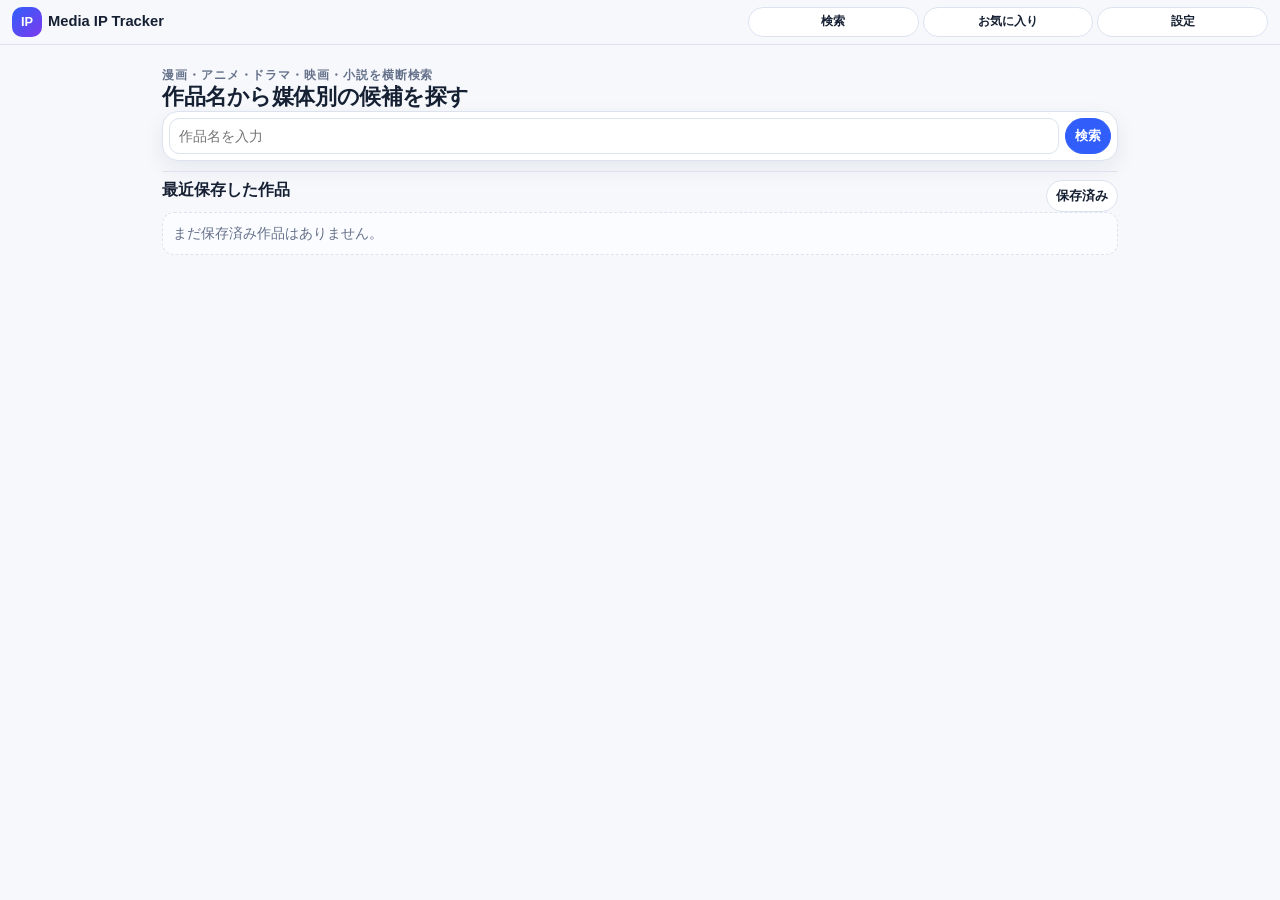
==== commit b8aa5ce7: "Simplify home layout" ====
--- a/docs/index.html
+++ b/docs/index.html
@@ -10,13 +10,12 @@
   <header class="app-header">
     <a class="brand" href="#home" data-route="home" aria-label="検索トップへ">
       <span class="brand-mark">IP</span>
-      <span><span class="eyebrow">Search-first v2</span><strong>Media IP Tracker</strong></span>
+      <span><strong>Media IP Tracker</strong></span>
     </a>
     <nav class="top-actions" aria-label="画面切り替え">
       <button data-route="home" title="検索" aria-label="検索">検索</button>
-      <button data-route="saved" title="保存済み" aria-label="保存済み">保存</button>
-      <button data-route="settings" title="設定/API" aria-label="設定/API">設定</button>
-      <button data-route="data" title="データ管理" aria-label="データ管理">管理</button>
+      <button data-route="saved" title="保存済み / お気に入り" aria-label="保存済み / お気に入り">お気に入り</button>
+      <button data-route="settings" title="設定/API・データ管理" aria-label="設定/API・データ管理">設定</button>
     </nav>
   </header>
 
@@ -24,23 +23,13 @@
     <section id="homeView" class="view active hero" aria-labelledby="homeTitle">
       <p class="eyebrow">漫画・アニメ・ドラマ・映画・小説を横断検索</p>
       <h1 id="homeTitle">作品名から媒体別の候補を探す</h1>
-      <p class="lead">作品名から媒体別候補と日本向け確認リンクを表示します。保存は任意です。</p>
-      <form id="searchForm" class="search-box" aria-describedby="homeSearchHint">
+      <form id="searchForm" class="search-box" aria-describedby="homeTitle">
         <label class="sr-only" for="queryInput">作品名</label>
-        <input id="queryInput" type="search" required placeholder="例：葬送のフリーレン / Dune / 君たちはどう生きるか" autocomplete="off">
-        <button class="primary search-submit" type="submit">検索する</button>
+        <input id="queryInput" type="search" required placeholder="作品名を入力" autocomplete="off">
+        <button class="primary search-submit" type="submit" title="検索する" aria-label="検索する">検索</button>
       </form>
-      <p id="homeSearchHint" class="search-hint">保存は任意です。まず作品候補と日本向け確認リンクを確認してください。</p>
-      <details class="secondary-tools">
-        <summary title="検索で見つからない場合・データ管理" aria-label="検索で見つからない場合・データ管理">補助</summary>
-        <div class="notice-grid compact">
-          <div class="panel"><h2>無料で使える検索元</h2><p>AniList、Google Books、Wikidataはキーなしで利用できます。</p></div>
-          <div class="panel"><h2>TMDbは任意</h2><p>映画・ドラマ検索を強化する場合のみ、設定画面でRead Access Tokenを保存します。</p></div>
-          <div class="panel"><h2>補助操作</h2><p><button id="homeManualAddBtn" type="button" title="手動で補助保存" aria-label="手動で補助保存">補助保存</button> <button data-route="data" type="button" title="データ管理" aria-label="データ管理">管理</button></p></div>
-        </div>
-      </details>
       <section class="saved-preview" aria-labelledby="homeSavedTitle">
-        <div class="section-head compact-head"><div><p class="eyebrow">Saved</p><h2 id="homeSavedTitle">最近保存した作品</h2></div><button data-route="saved" type="button" title="保存済みを開く" aria-label="保存済みを開く">保存を開く</button></div>
+        <div class="section-head compact-head"><div><h2 id="homeSavedTitle">最近保存した作品</h2></div><button data-route="saved" type="button" title="保存済みを開く" aria-label="保存済みを開く">保存済み</button></div>
         <div id="homeSavedPreview" class="mini-list"></div>
       </section>
     </section>
@@ -69,25 +58,23 @@
 
     <section id="settingsView" class="view" aria-labelledby="settingsTitle">
       <p class="eyebrow">Settings</p>
-      <h1 id="settingsTitle">設定 / APIキー管理</h1>
+      <h1 id="settingsTitle">設定</h1>
       <div class="panel stack">
-        <p>TMDb Read Access Tokenはコードに直書きせず、このブラウザのlocalStorageに保存します。未設定でもAniList / Google Books / Wikidata検索は利用できます。</p>
+        <p>TMDbは任意です。未設定でも基本検索は使えます。</p>
         <label>TMDb Read Access Token<input id="tmdbTokenInput" type="password" placeholder="eyJhbGciOiJIUzI1NiJ9..." autocomplete="off"></label>
         <div class="button-row"><button id="saveTokenBtn" class="primary">保存</button><button id="clearTokenBtn">削除</button></div>
         <p id="settingsMessage" class="message" role="status"></p>
       </div>
-    </section>
-
-    <section id="dataView" class="view" aria-labelledby="dataTitle">
-      <p class="eyebrow">Data</p>
-      <h1 id="dataTitle">データ管理</h1>
-      <div class="panel stack">
-        <p>作品データはこのブラウザ内に保存されます。JSONでバックアップ/復元できます。</p>
-        <div class="button-row"><button id="exportBtn" class="primary" title="JSONエクスポート" aria-label="JSONエクスポート">エクスポート</button><button id="clearSavedBtn" class="danger" title="保存済みを全削除" aria-label="保存済みを全削除">全削除</button></div>
-        <label>JSONインポート<textarea id="importText" rows="8" placeholder="エクスポートしたJSONを貼り付け"></textarea></label>
-        <button id="importBtn">インポート</button>
-        <p id="dataMessage" class="message" role="status"></p>
-      </div>
+      <details class="secondary-tools data-tools">
+        <summary title="データ管理" aria-label="データ管理">データ管理</summary>
+        <div class="panel stack">
+          <p>JSONでバックアップ/復元できます。</p>
+          <div class="button-row"><button id="exportBtn" class="primary" title="JSONエクスポート" aria-label="JSONエクスポート">エクスポート</button><button id="clearSavedBtn" class="danger" title="保存済みを全削除" aria-label="保存済みを全削除">全削除</button></div>
+          <label>JSONインポート<textarea id="importText" rows="8" placeholder="エクスポートしたJSONを貼り付け"></textarea></label>
+          <button id="importBtn">インポート</button>
+          <p id="dataMessage" class="message" role="status"></p>
+        </div>
+      </details>
     </section>
   </main>
 
--- a/docs/styles.css
+++ b/docs/styles.css
@@ -4,11 +4,11 @@
   --chip:#edf3ff;--soft:#f8faff;--shadow:0 8px 22px rgba(20,31,56,.07);
   --radius:14px;--radius-sm:10px;--gap:8px;--tap:32px;
 }
-*{box-sizing:border-box}html{scroll-behavior:smooth}body{margin:0;background:var(--bg);color:var(--text);font-family:-apple-system,BlinkMacSystemFont,"Segoe UI",sans-serif;font-size:13.5px;line-height:1.45;overflow-x:hidden}a{color:var(--primary)}img,input,button,select,textarea{max-width:100%}h1,h2,h3,p,span,a,button,summary,dd,dt,li{overflow-wrap:anywhere}h1,h2,h3,p,dl{margin:0}h1{font-size:1.35rem;line-height:1.18;letter-spacing:-.02em}h2{font-size:1.08rem;line-height:1.2}h3{font-size:.98rem;line-height:1.25}.muted,.lead{color:var(--muted)}.lead{font-size:.9rem}.eyebrow{display:block;color:var(--muted);font-size:.72rem;font-weight:800;letter-spacing:.08em;text-transform:uppercase}.sr-only{position:absolute;width:1px;height:1px;padding:0;margin:-1px;overflow:hidden;clip:rect(0,0,0,0);white-space:nowrap;border:0}
+*{box-sizing:border-box}html{scroll-behavior:smooth}body{margin:0;background:var(--bg);color:var(--text);font-family:-apple-system,BlinkMacSystemFont,"Segoe UI",sans-serif;font-size:13.5px;line-height:1.45;overflow-x:hidden}a{color:var(--primary)}img,input,button,select,textarea{max-width:100%}h1,h2,h3,p,span,a,button,summary,dd,dt,li{overflow-wrap:anywhere}h1,h2,h3,p,dl{margin:0}h1{font-size:1.2rem;line-height:1.18;letter-spacing:-.02em}h2{font-size:1.08rem;line-height:1.2}h3{font-size:.98rem;line-height:1.25}.muted,.lead{color:var(--muted)}.lead{font-size:.9rem}.eyebrow{display:block;color:var(--muted);font-size:.72rem;font-weight:800;letter-spacing:.08em;text-transform:uppercase}.sr-only{position:absolute;width:1px;height:1px;padding:0;margin:-1px;overflow:hidden;clip:rect(0,0,0,0);white-space:nowrap;border:0}
 
-.app-header{position:sticky;top:0;z-index:10;display:grid;grid-template-columns:auto 1fr;align-items:center;gap:8px;padding:7px 8px;background:rgba(246,248,252,.96);border-bottom:1px solid var(--line);backdrop-filter:blur(10px)}.brand{display:flex;align-items:center;gap:6px;min-width:0;color:var(--text);text-decoration:none}.brand-mark{display:grid;place-items:center;flex:0 0 30px;width:30px;height:30px;border-radius:10px;background:linear-gradient(135deg,var(--primary),#7c3aed);color:#fff;font-size:.8rem;font-weight:900}.brand strong{display:block;font-size:.9rem;line-height:1.05;white-space:nowrap}.top-actions{display:grid;grid-template-columns:repeat(4,minmax(0,1fr));gap:4px;min-width:0}.top-actions button{min-width:0;width:100%;min-height:30px;padding:4px 5px;font-size:.78rem;line-height:1.1}
+.app-header{position:sticky;top:0;z-index:10;display:grid;grid-template-columns:auto 1fr;align-items:center;gap:8px;padding:7px 8px;background:rgba(246,248,252,.96);border-bottom:1px solid var(--line);backdrop-filter:blur(10px)}.brand{display:flex;align-items:center;gap:6px;min-width:0;color:var(--text);text-decoration:none}.brand-mark{display:grid;place-items:center;flex:0 0 26px;width:26px;height:26px;border-radius:10px;background:linear-gradient(135deg,var(--primary),#7c3aed);color:#fff;font-size:.8rem;font-weight:900}.brand strong{display:block;font-size:.82rem;line-height:1.05;white-space:nowrap}.top-actions{display:grid;grid-template-columns:repeat(3,minmax(0,1fr));gap:4px;min-width:0}.top-actions button{min-width:0;width:100%;min-height:30px;padding:4px 5px;font-size:.78rem;line-height:1.1}
 
-main{width:min(980px,100%);margin:0 auto;padding:8px}.view{display:none}.view.active{display:block}.hero,.result-hero{padding:10px 0}.hero,.result-hero,.stack,.editor-form,.media-list,.mini-list{display:grid;gap:var(--gap)}.hero h1,.result-hero h1{max-width:720px}.search-box{display:grid;grid-template-columns:minmax(0,1fr) auto;gap:6px;margin:2px 0;padding:6px;background:var(--card);border:1px solid var(--line);border-radius:16px;box-shadow:var(--shadow)}input,select,textarea{width:100%;min-width:0;border:1px solid var(--line);border-radius:10px;padding:7px 9px;background:#fff;color:var(--text);font:inherit;min-height:34px}textarea{min-height:96px;resize:vertical}label{display:grid;gap:4px;font-weight:800}.search-hint{margin:0;color:var(--muted);font-size:.82rem;font-weight:700}.message{min-height:1.2rem;color:var(--accent);font-size:.82rem;font-weight:800}
+main{width:min(980px,100%);margin:0 auto;padding:8px}.view{display:none}.view.active{display:block}.hero{padding:6px 0}.result-hero{padding:10px 0}.hero,.result-hero,.stack,.editor-form,.media-list,.mini-list{display:grid;gap:var(--gap)}.hero h1,.result-hero h1{max-width:720px}.search-box{display:grid;grid-template-columns:minmax(0,1fr) auto;gap:6px;margin:2px 0;padding:6px;background:var(--card);border:1px solid var(--line);border-radius:16px;box-shadow:var(--shadow)}input,select,textarea{width:100%;min-width:0;border:1px solid var(--line);border-radius:10px;padding:7px 9px;background:#fff;color:var(--text);font:inherit;min-height:34px}textarea{min-height:96px;resize:vertical}label{display:grid;gap:4px;font-weight:800}.search-hint{margin:0;color:var(--muted);font-size:.82rem;font-weight:700}.message{min-height:1.2rem;color:var(--accent);font-size:.82rem;font-weight:800}
 
 button,.link-button{border:1px solid var(--line);border-radius:999px;background:#fff;color:var(--text);padding:5px 9px;min-height:var(--tap);font:inherit;font-size:.82rem;font-weight:800;text-decoration:none;cursor:pointer;display:inline-flex;align-items:center;justify-content:center;gap:3px;line-height:1.1;touch-action:manipulation;white-space:nowrap;overflow:hidden;text-overflow:ellipsis}button:hover,.link-button:hover{border-color:var(--primary);color:var(--primary)}.primary{background:var(--primary);border-color:var(--primary);color:#fff}.primary:hover{background:var(--primary-dark);color:#fff}.danger{border-color:#f4b5b0;color:var(--danger)}.favorite-btn{border-color:#f7c948;color:#8a5a00;background:#fffaf0}.favorite-btn.active{background:#f7c948;color:#352400;border-color:#f7c948}.backBtn{margin-bottom:8px}
 
@@ -28,8 +28,8 @@
 
 dialog{width:min(520px,calc(100% - 16px));max-height:calc(100dvh - 16px);overflow:auto;border:0;border-radius:16px;padding:12px;box-shadow:0 20px 70px rgba(0,0,0,.25)}dialog::backdrop{background:rgba(13,20,36,.45)}
 
-@media(max-width:360px){body{font-size:13px}.app-header{gap:6px;padding:6px}.brand-mark{flex-basis:28px;width:28px;height:28px}.brand strong{font-size:.82rem}.top-actions{gap:3px}.top-actions button{min-height:29px;padding:3px 3px;font-size:.7rem}.confirm-links .link-button,.search-links .link-button{font-size:.66rem;padding-inline:2px}.links-count-5,.links-count-6{grid-template-columns:repeat(3,minmax(0,1fr))}.toc{top:41px}.toc a{font-size:.7rem;padding-inline:6px}.summary-grid>div{grid-template-columns:64px minmax(0,1fr)}.media-pill{padding:4px 5px}.button-row{grid-template-columns:repeat(auto-fit,minmax(64px,1fr))}}
+@media(max-width:360px){body{font-size:13px}.app-header{gap:5px;padding:5px}.brand-mark{flex-basis:24px;width:24px;height:24px}.brand strong{font-size:.76rem}.top-actions{grid-template-columns:repeat(3,minmax(0,1fr));gap:3px}.top-actions button{min-height:29px;padding:3px 3px;font-size:.7rem}.confirm-links .link-button,.search-links .link-button{font-size:.66rem;padding-inline:2px}.links-count-5,.links-count-6{grid-template-columns:repeat(3,minmax(0,1fr))}.toc{top:41px}.toc a{font-size:.7rem;padding-inline:6px}.summary-grid>div{grid-template-columns:64px minmax(0,1fr)}.media-pill{padding:4px 5px}.button-row{grid-template-columns:repeat(auto-fit,minmax(64px,1fr))}}
 
-@media(min-width:560px){body{font-size:14px}main{padding:12px}.app-header{padding:8px 12px}.brand-mark{width:34px;height:34px;flex-basis:34px}.brand strong{font-size:1rem}.hero,.result-hero{padding:14px 0}.card-grid{grid-template-columns:repeat(2,minmax(0,1fr))}.summary-grid{grid-template-columns:repeat(2,minmax(0,1fr))}.summary-grid>div{grid-template-columns:82px minmax(0,1fr)}.media-expansion{grid-template-columns:repeat(5,minmax(0,1fr))}.links-count-7,.links-count-8,.links-count-9{grid-template-columns:repeat(6,minmax(0,1fr))}}
+@media(min-width:560px){body{font-size:14px}main{padding:12px}.app-header{padding:7px 12px}.brand-mark{width:30px;height:30px;flex-basis:30px}.brand strong{font-size:.92rem}.hero,.result-hero{padding:10px 0}.card-grid{grid-template-columns:repeat(2,minmax(0,1fr))}.summary-grid{grid-template-columns:repeat(2,minmax(0,1fr))}.summary-grid>div{grid-template-columns:82px minmax(0,1fr)}.media-expansion{grid-template-columns:repeat(5,minmax(0,1fr))}.links-count-7,.links-count-8,.links-count-9{grid-template-columns:repeat(6,minmax(0,1fr))}}
 
-@media(min-width:900px){h1{font-size:1.55rem}h2{font-size:1.16rem}.lead{font-size:.95rem}.app-header{grid-template-columns:auto minmax(360px,520px);justify-content:space-between}.panel,.card,.mini-card{padding:12px}.card-grid{grid-template-columns:repeat(2,minmax(0,1fr))}.summary-grid{grid-template-columns:repeat(3,minmax(0,1fr))}.notice-grid{grid-template-columns:repeat(auto-fit,minmax(210px,1fr))}}
+@media(min-width:900px){h1{font-size:1.35rem}h2{font-size:1.16rem}.lead{font-size:.95rem}.app-header{grid-template-columns:auto minmax(360px,520px);justify-content:space-between}.panel,.card,.mini-card{padding:12px}.card-grid{grid-template-columns:repeat(2,minmax(0,1fr))}.summary-grid{grid-template-columns:repeat(3,minmax(0,1fr))}.notice-grid{grid-template-columns:repeat(auto-fit,minmax(210px,1fr))}}
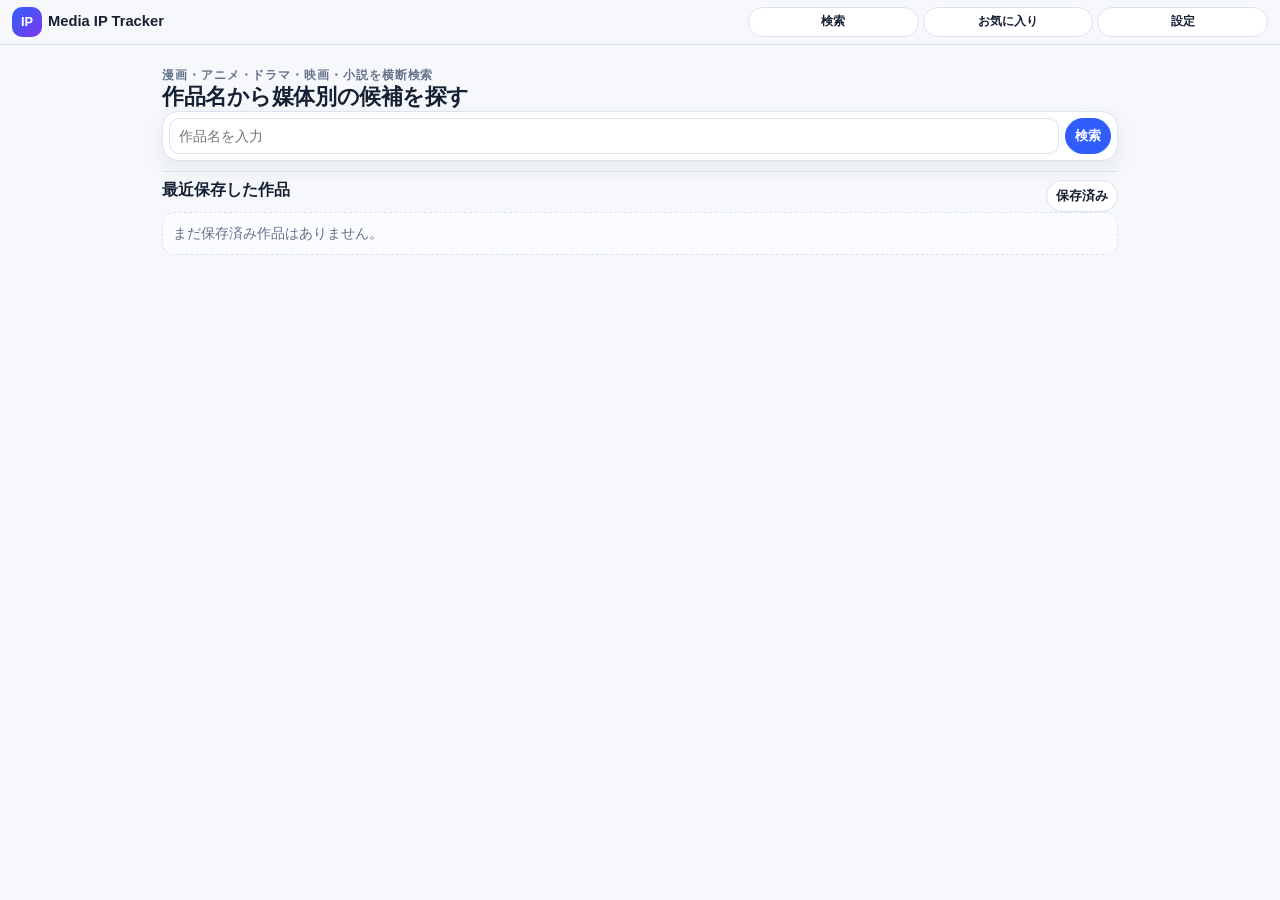
==== commit 268cc5fa: "Add search debug panel" ====
--- a/docs/index.html
+++ b/docs/index.html
@@ -63,6 +63,7 @@
         <p>TMDbは任意です。未設定でも基本検索は使えます。</p>
         <label>TMDb Read Access Token<input id="tmdbTokenInput" type="password" placeholder="eyJhbGciOiJIUzI1NiJ9..." autocomplete="off"></label>
         <div class="button-row"><button id="saveTokenBtn" class="primary">保存</button><button id="clearTokenBtn">削除</button></div>
+        <label class="filter-line"><input id="searchDebugInput" type="checkbox"> 検索デバッグ表示</label>
         <p id="settingsMessage" class="message" role="status"></p>
       </div>
       <details class="secondary-tools data-tools">
--- a/docs/styles.css
+++ b/docs/styles.css
@@ -22,7 +22,7 @@
 
 .confirm-links,.search-links{display:grid;gap:4px;margin-top:4px}.links-count-1{grid-template-columns:repeat(1,minmax(0,1fr))}.links-count-2{grid-template-columns:repeat(2,minmax(0,1fr))}.links-count-3{grid-template-columns:repeat(3,minmax(0,1fr))}.links-count-4{grid-template-columns:repeat(4,minmax(0,1fr))}.links-count-5{grid-template-columns:repeat(5,minmax(0,1fr))}.links-count-6{grid-template-columns:repeat(6,minmax(0,1fr))}.links-count-7,.links-count-8,.links-count-9{grid-template-columns:repeat(4,minmax(0,1fr))}.confirm-links .link-button,.search-links .link-button{min-width:0;min-height:30px;padding:4px 3px;font-size:.72rem}.source-links{display:flex;flex-wrap:wrap;gap:4px;margin-top:5px}.source-link{display:inline-flex;align-items:center;justify-content:center;min-height:28px;border:1px solid var(--line);border-radius:999px;padding:4px 8px;background:#fff;color:var(--muted);font-size:.74rem;font-weight:800;text-decoration:none;white-space:nowrap}.source-link:hover{color:var(--primary);border-color:var(--primary)}
 
-.more-links,.source-details,.more-candidates,.secondary-tools{margin-top:6px}.more-links summary,.source-details summary,.more-candidates summary,.secondary-tools summary{display:inline-flex;align-items:center;justify-content:center;width:fit-content;min-height:28px;border:1px solid var(--line);border-radius:999px;background:#fff;color:var(--muted);padding:4px 8px;font-size:.76rem;font-weight:800;line-height:1.1;cursor:pointer;white-space:nowrap}.more-links[open] summary,.source-details[open] summary,.more-candidates[open] summary,.secondary-tools[open] summary{margin-bottom:6px}.source-summary{margin:6px 0 0;padding-left:16px;color:var(--muted);font-size:.78rem;font-weight:800}.secondary-tools .panel p{display:flex;flex-wrap:wrap;gap:4px}.secondary-tools .notice-grid{margin-top:6px}
+.more-links,.source-details,.more-candidates,.secondary-tools{margin-top:6px}.more-links summary,.source-details summary,.more-candidates summary,.secondary-tools summary{display:inline-flex;align-items:center;justify-content:center;width:fit-content;min-height:28px;border:1px solid var(--line);border-radius:999px;background:#fff;color:var(--muted);padding:4px 8px;font-size:.76rem;font-weight:800;line-height:1.1;cursor:pointer;white-space:nowrap}.more-links[open] summary,.source-details[open] summary,.more-candidates[open] summary,.secondary-tools[open] summary{margin-bottom:6px}.source-summary{margin:6px 0 0;padding-left:16px;color:var(--muted);font-size:.78rem;font-weight:800}.search-debug summary{font-weight:900;cursor:pointer}.search-debug pre{max-height:360px;overflow:auto;margin:8px 0 0;padding:8px;border:1px solid var(--line);border-radius:10px;background:#0f172a;color:#dbeafe;font-size:.72rem;line-height:1.45;white-space:pre-wrap;word-break:break-word}.secondary-tools .panel p{display:flex;flex-wrap:wrap;gap:4px}.secondary-tools .notice-grid{margin-top:6px}
 
 .save-area{display:flex;align-items:center;gap:5px;flex-wrap:wrap;margin-top:5px;padding-top:5px;border-top:1px dashed var(--line)}.save-area .save-button{width:auto;min-height:30px;padding:4px 10px;font-size:.78rem}.save-note{font-size:.76rem}.status-control{margin:4px 0;font-size:.78rem;font-weight:800}.status-control select{min-height:30px;padding:4px 8px;font-size:.8rem}.button-row{display:grid;grid-template-columns:repeat(auto-fit,minmax(72px,1fr));gap:5px}.button-row button,.button-row .link-button{width:100%;min-height:30px;padding:4px 7px;font-size:.78rem}.filter-line{display:flex;align-items:center;gap:5px;width:fit-content;margin:0 0 8px;font-size:.82rem}.filter-line input{width:auto;min-width:16px;min-height:16px}.media-card{min-width:0;border:1px solid var(--line);border-radius:12px;padding:9px;background:#fff}.media-card p{font-size:.82rem}.media-card .button-row{grid-template-columns:repeat(2,minmax(0,1fr))}
 
